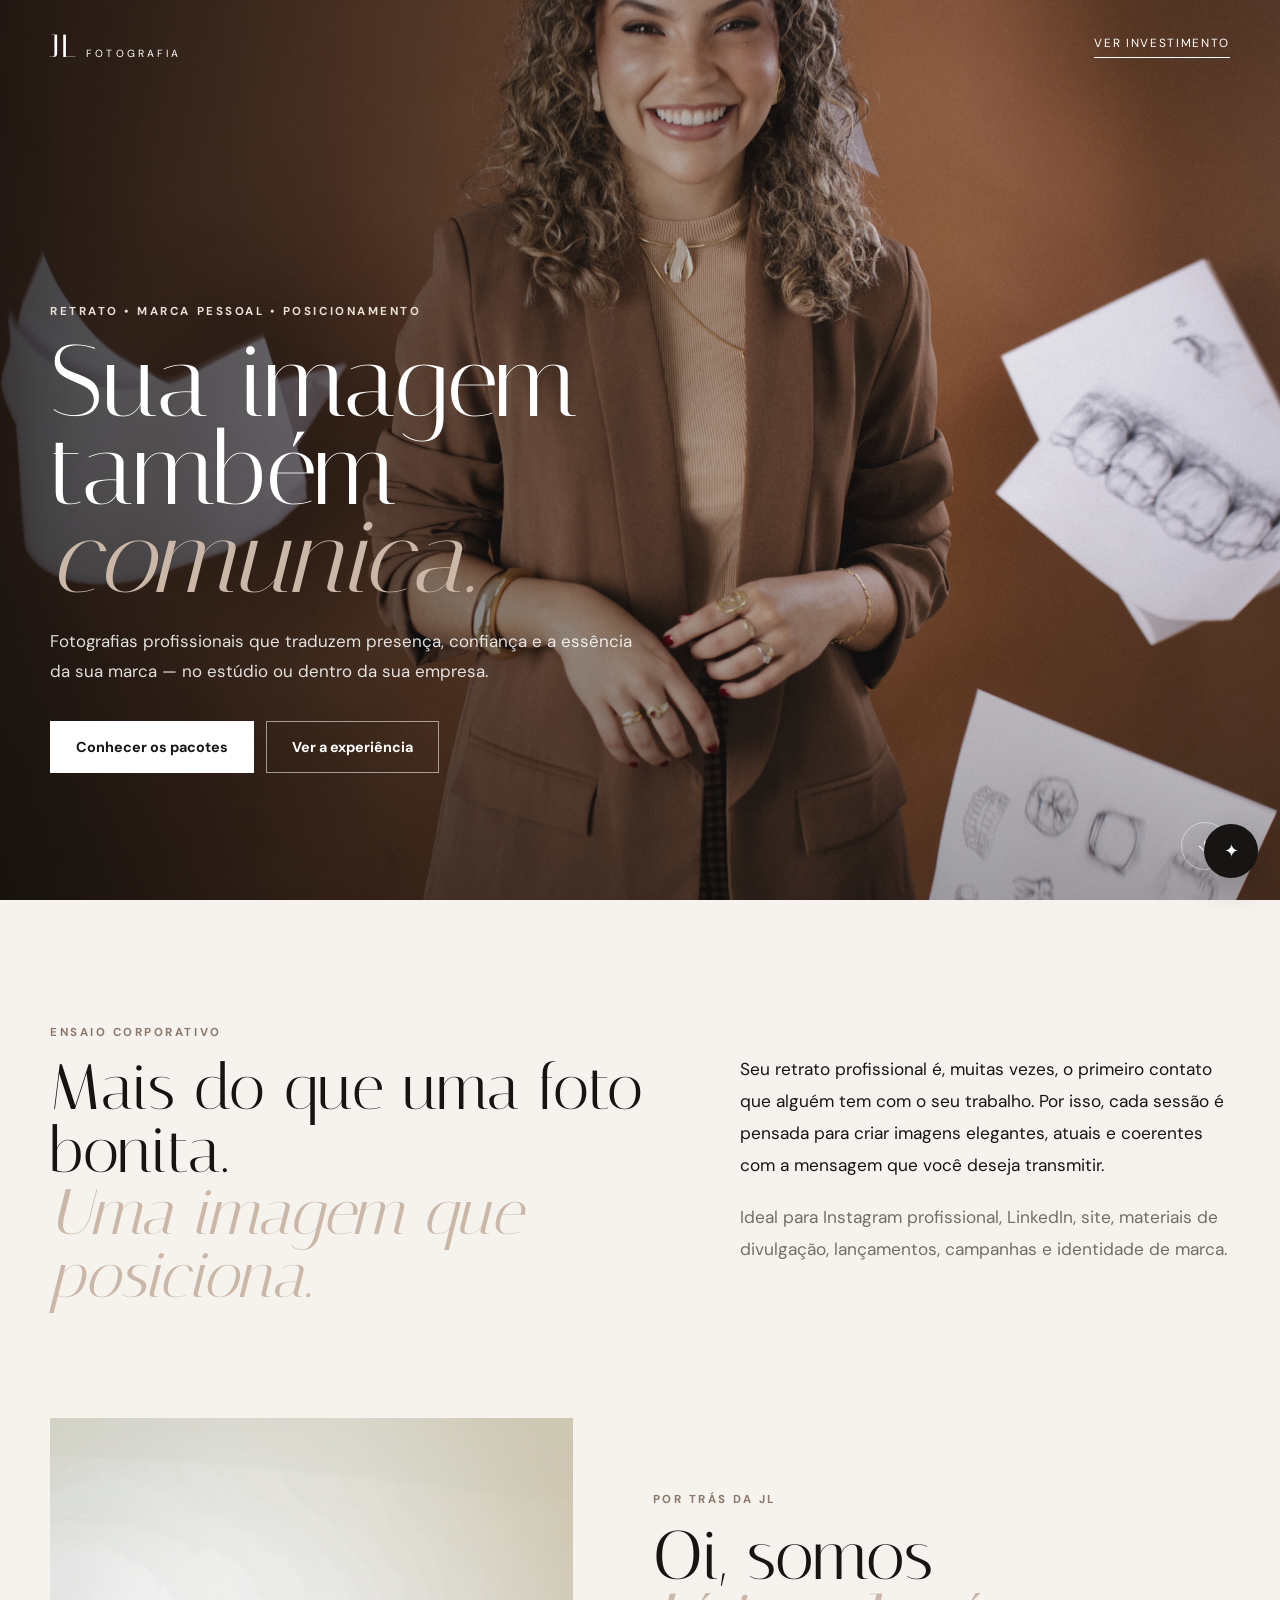
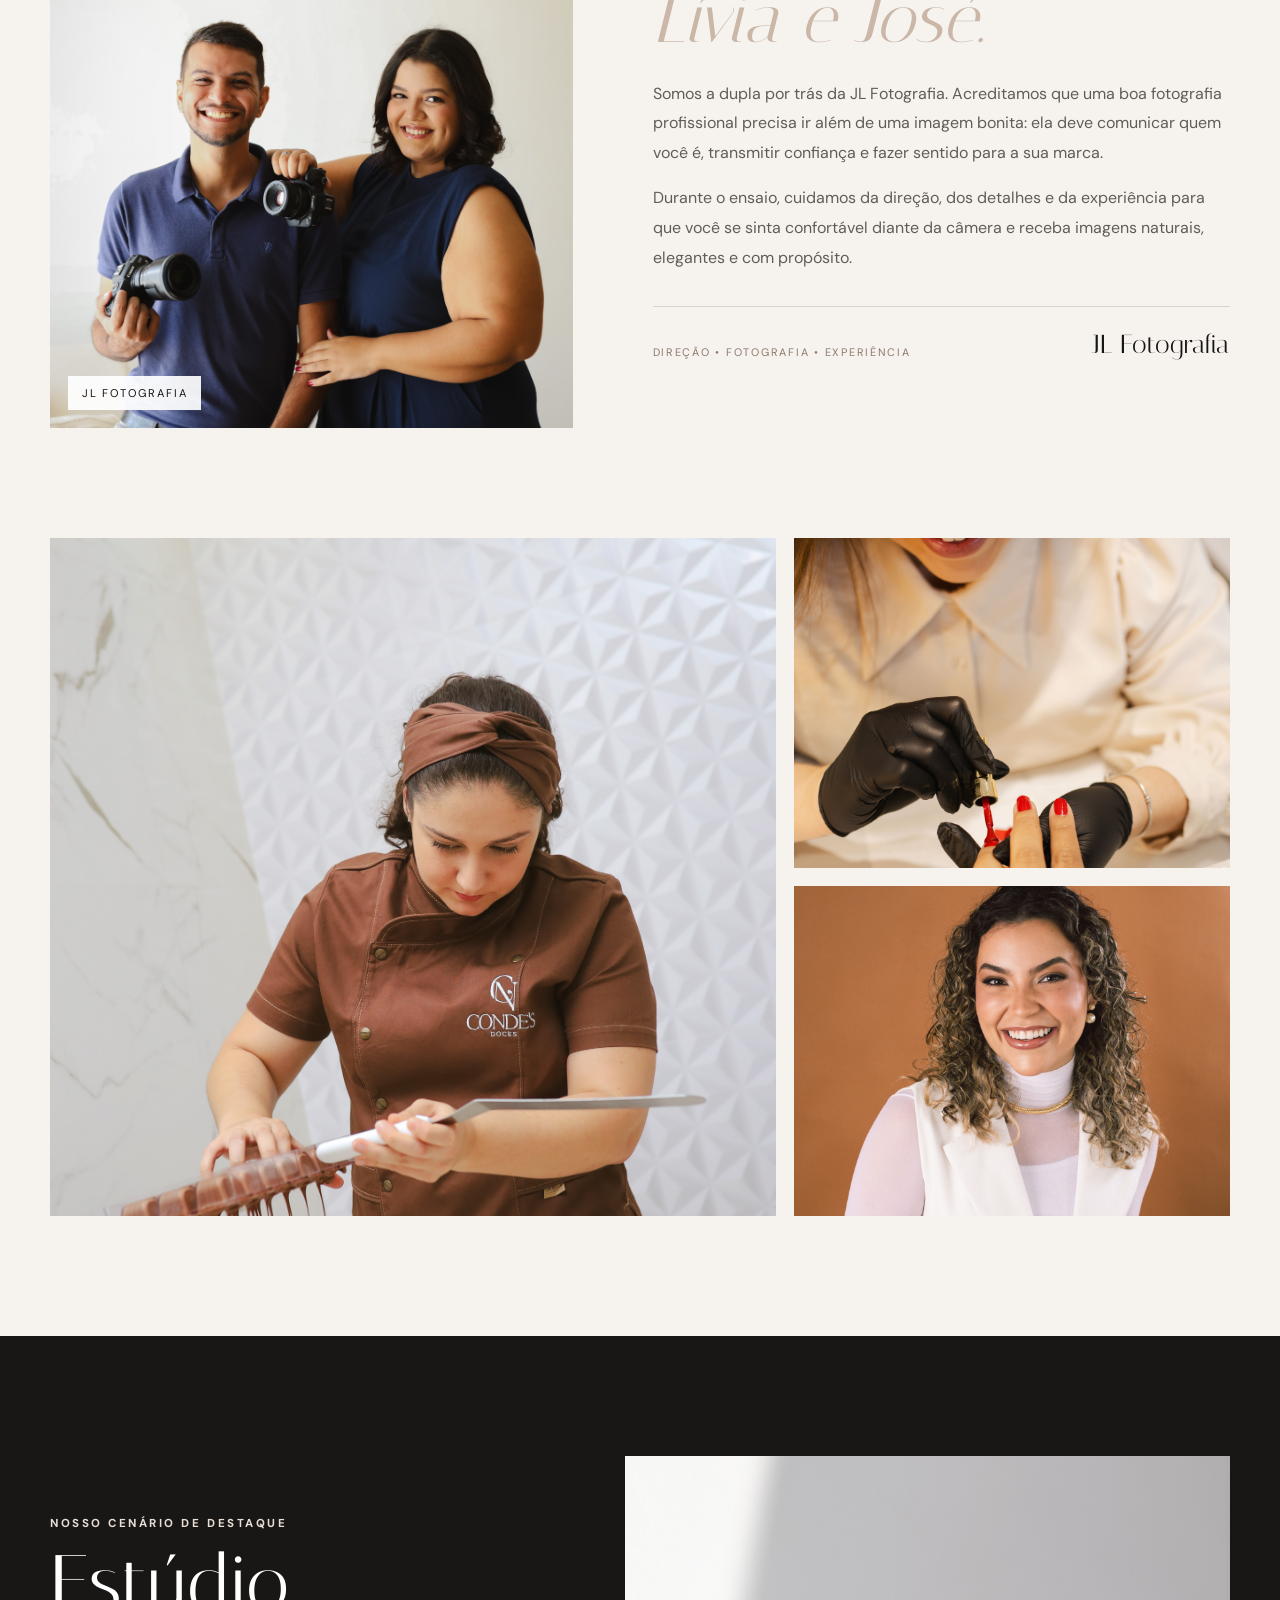
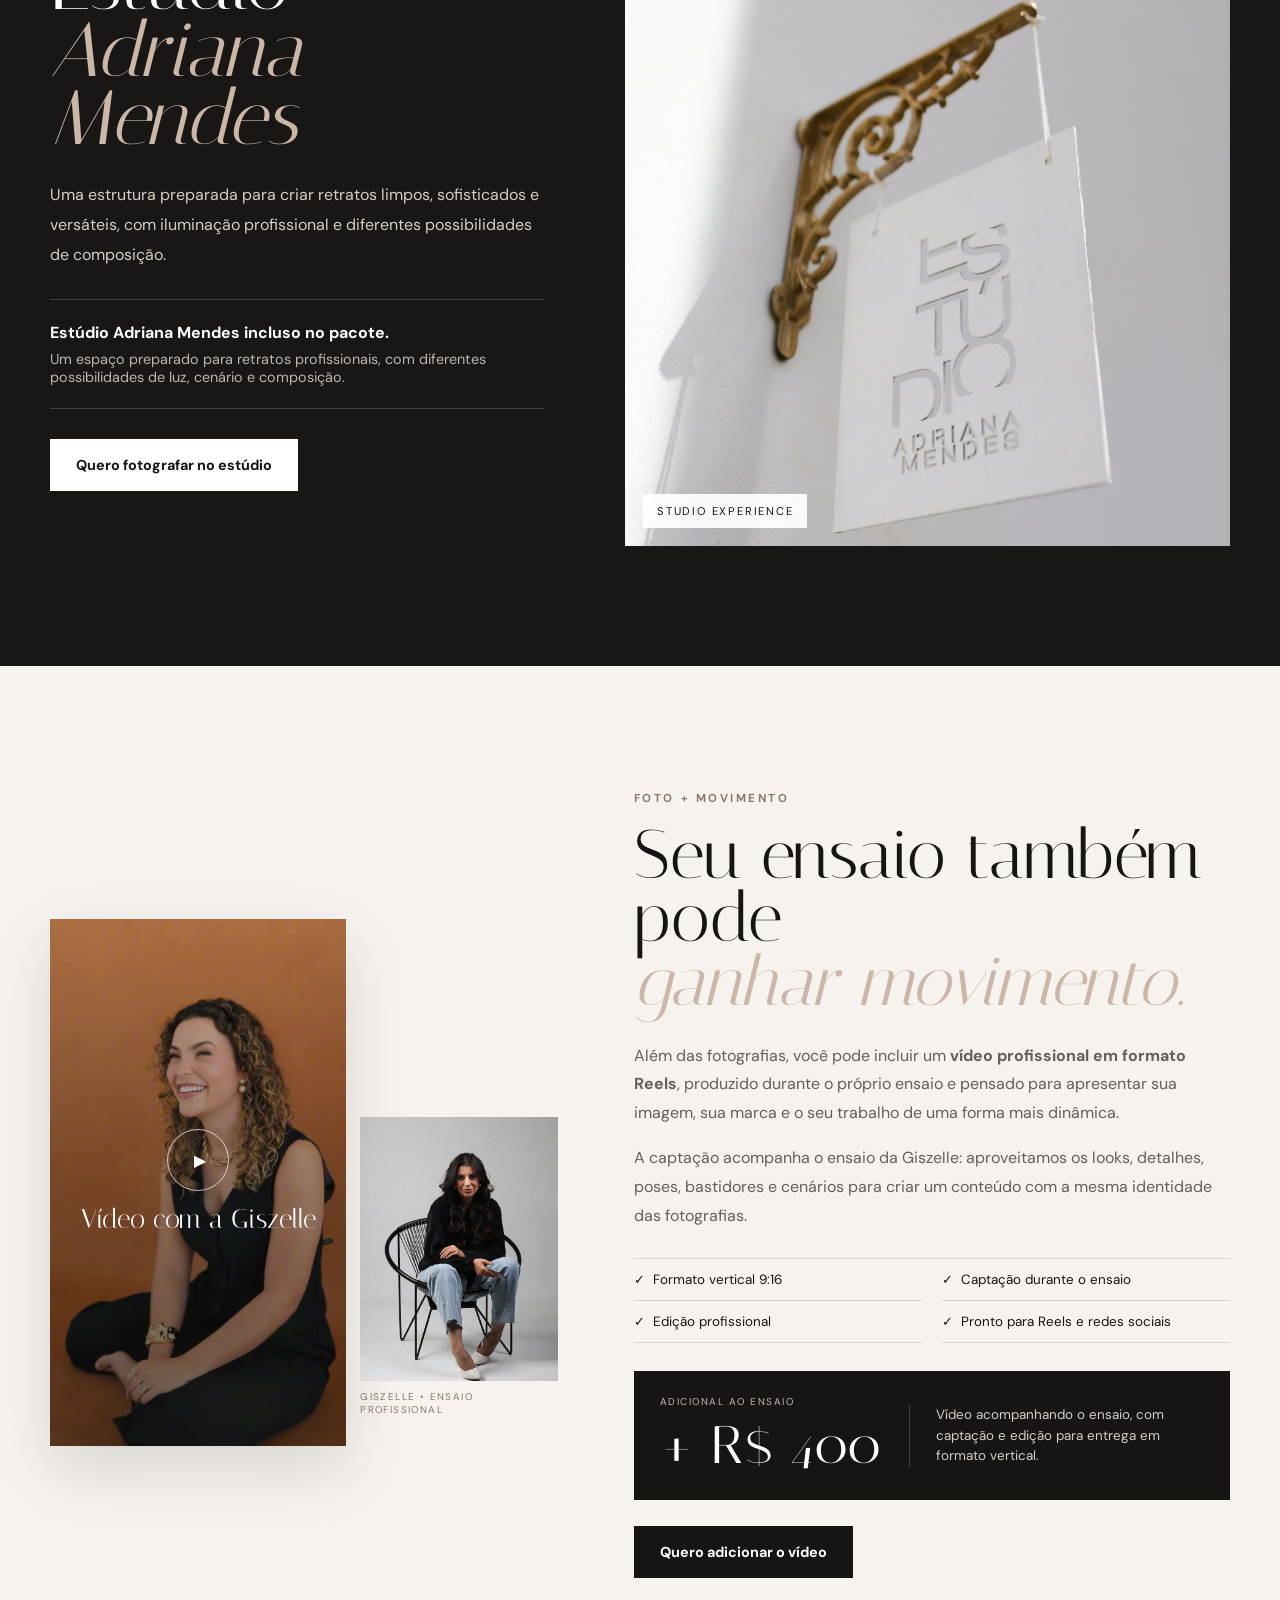
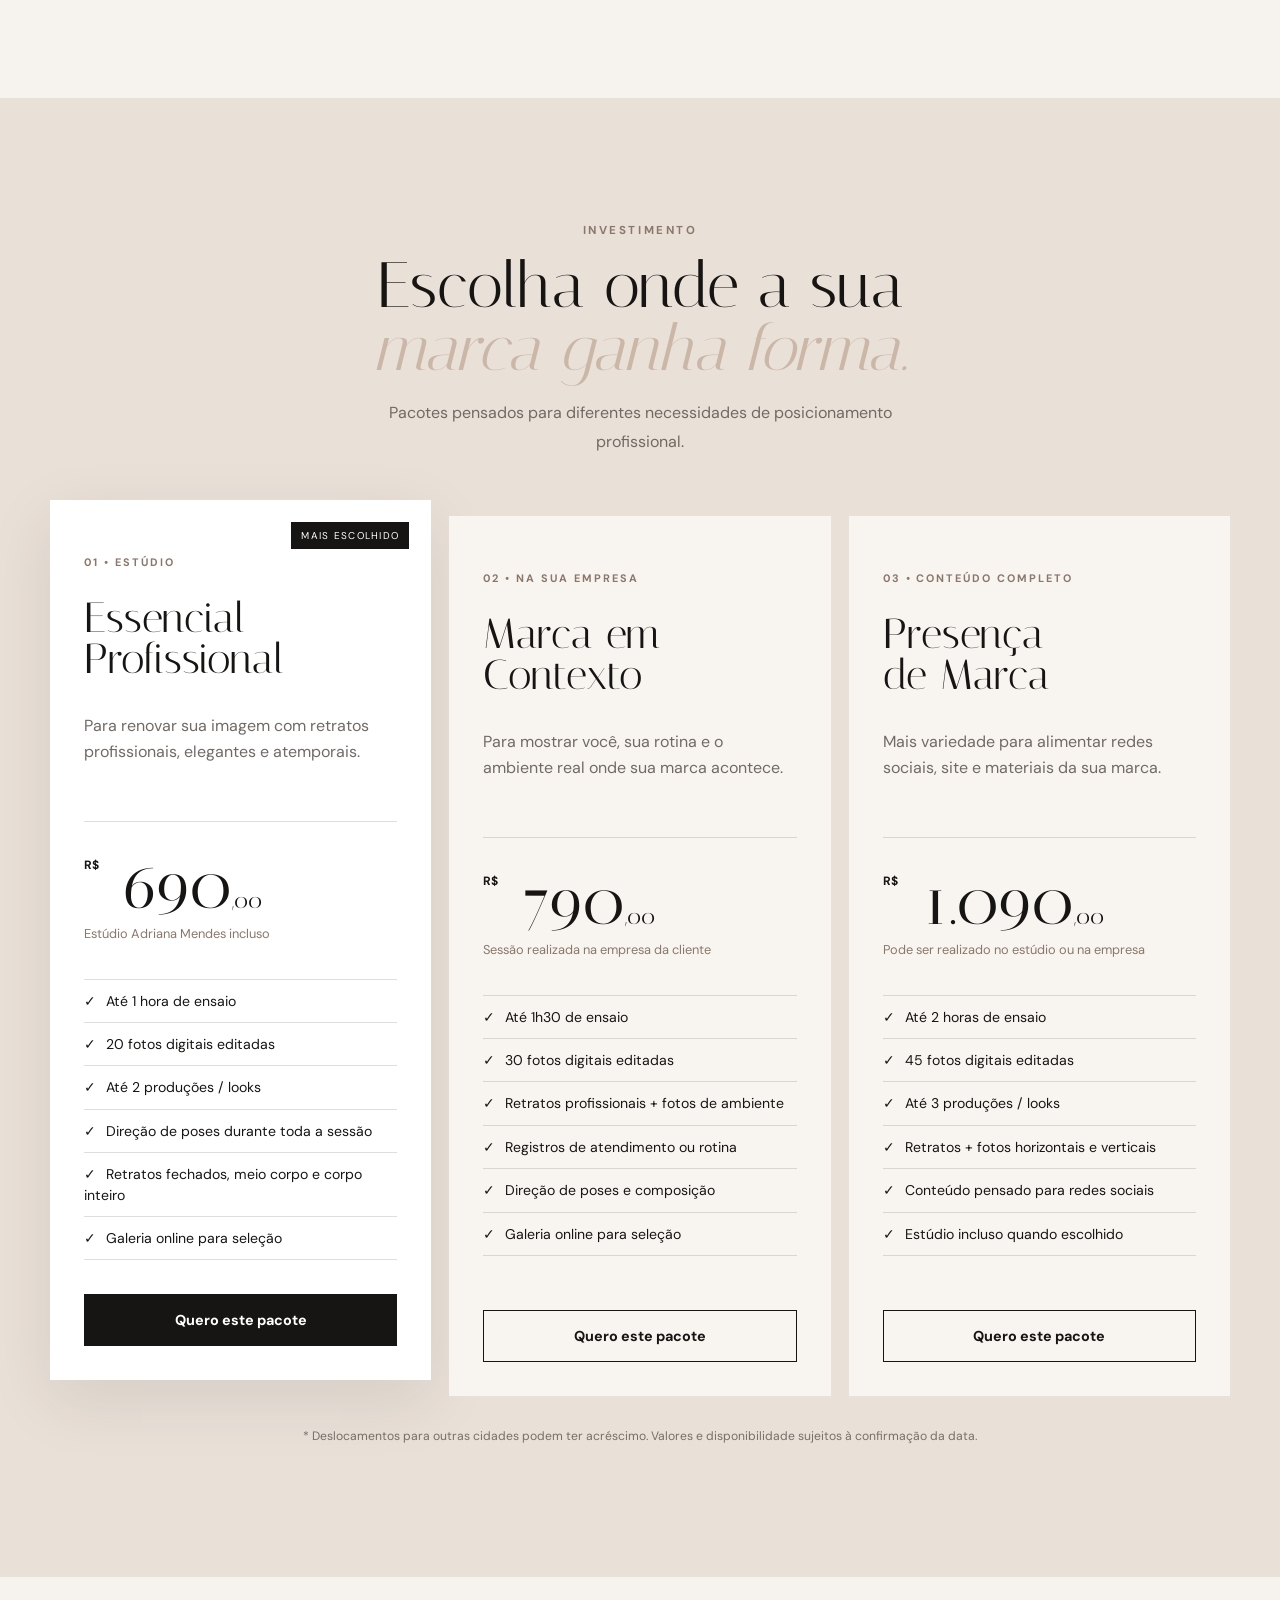
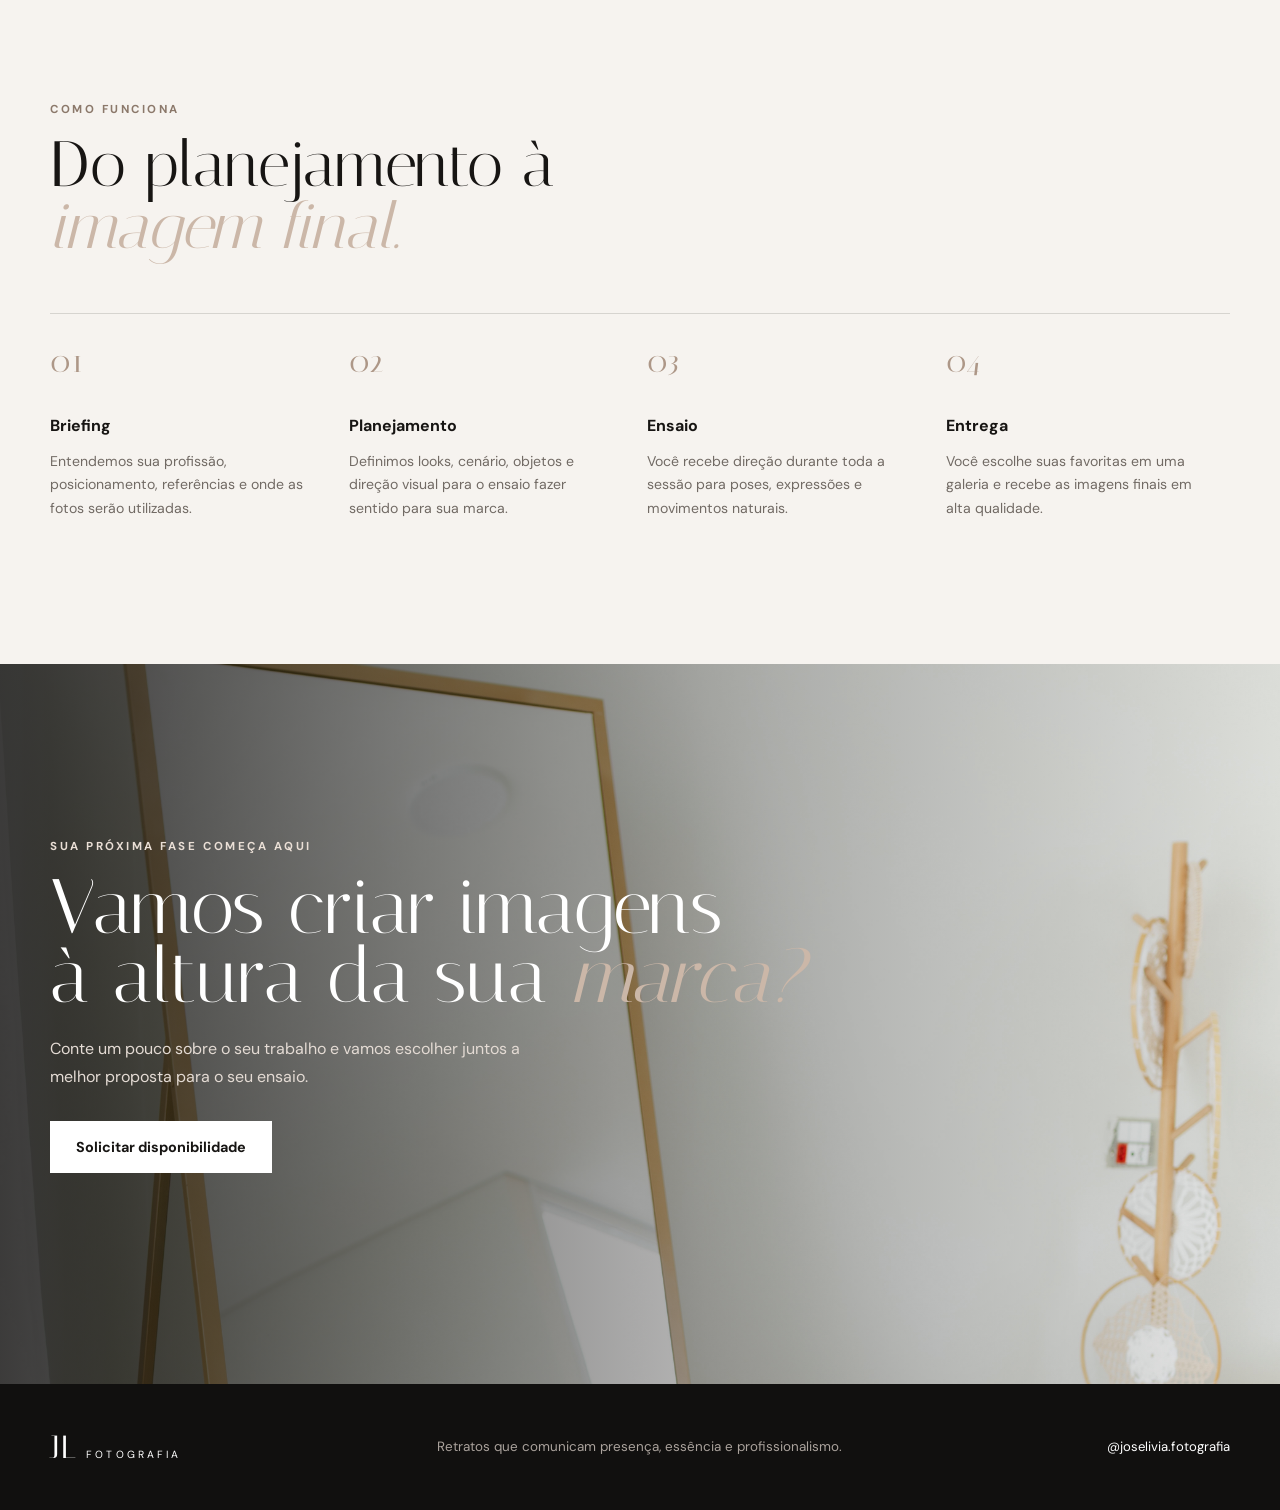
==== corporativos/index.html @ 231dfef7 "first commit" ====
<!doctype html>
<html lang="pt-BR">
<head>
  <meta charset="utf-8">
  <meta name="viewport" content="width=device-width, initial-scale=1">
  <meta name="theme-color" content="#161412">
  <title>Ensaio Corporativo | JL Fotografia</title>
  <meta name="description" content="Ensaio corporativo e profissional em estúdio ou na sua empresa. Uma experiência pensada para posicionar sua imagem com personalidade e profissionalismo.">
  <link rel="preconnect" href="https://fonts.googleapis.com">
  <link rel="preconnect" href="https://fonts.gstatic.com" crossorigin>
  <link href="https://fonts.googleapis.com/css2?family=DM+Sans:wght@400;500;600;700&family=Italiana&display=swap" rel="stylesheet">
  <link rel="stylesheet" href="style.css">
</head>
<body>
  <header class="hero" id="inicio">
    <nav class="nav shell">
      <a class="brand" href="#inicio" aria-label="JL Fotografia">
        <span class="brand-mark">JL</span>
        <span class="brand-text">fotografia</span>
      </a>
      <a class="nav-cta" href="#pacotes">Ver investimento</a>
    </nav>

    <div class="hero-media">
      <img src="assets/IMG_4777.JPG.jpeg" alt="Ensaio profissional em estúdio">
    </div>

    <div class="hero-overlay"></div>

    <div class="hero-content shell">
      <span class="eyebrow light">Retrato • Marca Pessoal • Posicionamento</span>
      <h1>Sua imagem também<br><em>comunica.</em></h1>
      <p>Fotografias profissionais que traduzem presença, confiança e a essência da sua marca — no estúdio ou dentro da sua empresa.</p>
      <div class="hero-actions">
        <a class="btn btn-light" href="#pacotes">Conhecer os pacotes</a>
        <a class="btn btn-ghost" href="#experiencia">Ver a experiência</a>
      </div>
    </div>

    <a class="scroll" href="#sobre" aria-label="Rolar para baixo">↓</a>
  </header>

  <main>
    <section class="intro shell" id="sobre">
      <div>
        <span class="eyebrow">Ensaio corporativo</span>
        <h2>Mais do que uma foto bonita.<br><em>Uma imagem que posiciona.</em></h2>
      </div>
      <div class="intro-copy">
        <p>Seu retrato profissional é, muitas vezes, o primeiro contato que alguém tem com o seu trabalho. Por isso, cada sessão é pensada para criar imagens elegantes, atuais e coerentes com a mensagem que você deseja transmitir.</p>
        <p class="muted">Ideal para Instagram profissional, LinkedIn, site, materiais de divulgação, lançamentos, campanhas e identidade de marca.</p>
      </div>
    </section>


    <section class="photographers shell" id="fotografos">
      <div class="photographers-photo">
        <img src="assets/IMG_4769.JPG.jpeg" alt="Lívia e José, fotógrafos da JL Fotografia">
        <span class="photo-tag photographers-tag">JL Fotografia</span>
      </div>

      <div class="photographers-copy">
        <span class="eyebrow">Por trás da JL</span>
        <h2>Oi, somos<br><em>Lívia e José.</em></h2>
        <p>
          Somos a dupla por trás da JL Fotografia. Acreditamos que uma boa fotografia
          profissional precisa ir além de uma imagem bonita: ela deve comunicar quem você é,
          transmitir confiança e fazer sentido para a sua marca.
        </p>
        <p class="muted">
          Durante o ensaio, cuidamos da direção, dos detalhes e da experiência para que você
          se sinta confortável diante da câmera e receba imagens naturais, elegantes e com propósito.
        </p>

        <div class="photographers-signature">
          <span>Direção • Fotografia • Experiência</span>
          <strong>JL Fotografia</strong>
        </div>
      </div>
    </section>

    <section class="mosaic shell" aria-label="Galeria de referências">
      <figure class="mosaic-a"><img src="assets/IMG_4766.JPG.jpeg" alt="Retrato profissional sofisticado"></figure>
      <figure class="mosaic-b"><img src="assets/J&L-3251.jpg" alt="Retrato corporativo com blazer"></figure>
      <figure class="mosaic-c"><img src="assets/IMG_4775.JPG.jpeg" alt="Retrato profissional em fundo escuro"></figure>
    </section>

    <section class="studio" id="estudio">
      <div class="studio-inner shell">
        <div class="studio-copy">
          <span class="eyebrow light">Nosso cenário de destaque</span>
          <h2>Estúdio<br><em>Adriana Mendes</em></h2>
          <p>Uma estrutura preparada para criar retratos limpos, sofisticados e versáteis, com iluminação profissional e diferentes possibilidades de composição.</p>
          <div class="studio-note">
            <strong>Estúdio Adriana Mendes incluso no pacote.</strong>
            <span>Um espaço preparado para retratos profissionais, com diferentes possibilidades de luz, cenário e composição.</span>
          </div>
          <a class="btn btn-light" href="#pacotes">Quero fotografar no estúdio</a>
        </div>
        <div class="studio-photo">
          <img src="assets/IMG_4772.JPG.jpeg" alt="Referência de retrato em estúdio">
          <span class="photo-tag">Studio experience</span>
        </div>
      </div>
    </section>


    <section class="experience" id="experiencia">
      <div class="experience-grid shell">
        <div class="experience-media">
          <div class="reels-frame">
            <video id="gVideo" autoplay muted loop playsinline poster="assets/giszelle-foto.jpg">
              <source src="assets/Uma nova fase(MP4).mp4" type="video/mp4">
              Seu navegador não suporta vídeo.
            </video>

            <button class="sound-toggle" id="soundToggle" type="button" aria-label="Ativar ou desativar som">🔇</button>

            <div class="video-fallback" id="videoFallback">
              <span class="play">▶</span>
              <strong>Vídeo com a Giszelle</strong>
            </div>
          </div>

          <figure class="giszelle-photo">
            <img src="assets/IMG_4774.PNG" alt="Giszelle durante seu ensaio profissional">
            <figcaption>Giszelle • Ensaio profissional</figcaption>
          </figure>
        </div>

        <div class="experience-copy">
          <span class="eyebrow">Foto + movimento</span>
          <h2>Seu ensaio também pode<br><em>ganhar movimento.</em></h2>

          <p>
            Além das fotografias, você pode incluir um <strong>vídeo profissional em formato Reels</strong>,
            produzido durante o próprio ensaio e pensado para apresentar sua imagem, sua marca e o seu trabalho
            de uma forma mais dinâmica.
          </p>

          <p>
            A captação acompanha o ensaio da Giszelle: aproveitamos os looks, detalhes, poses, bastidores e
            cenários para criar um conteúdo com a mesma identidade das fotografias.
          </p>

          <div class="reels-benefits">
            <span>Formato vertical 9:16</span>
            <span>Captação durante o ensaio</span>
            <span>Edição profissional</span>
            <span>Pronto para Reels e redes sociais</span>
          </div>

          <div class="video-price-card">
            <div>
              <span class="video-price-kicker">Adicional ao ensaio</span>
              <strong class="video-price">+ R$ 400</strong>
            </div>
            <p>Vídeo acompanhando o ensaio, com captação e edição para entrega em formato vertical.</p>
          </div>

          <a class="btn btn-dark js-whats"
             data-package="Adicional de vídeo profissional em formato Reels - R$ 400"
             href="#">
             Quero adicionar o vídeo
          </a>
        </div>
      </div>
    </section>


    <section class="packages" id="pacotes">
      <div class="shell">
        <div class="section-heading centered">
          <span class="eyebrow">Investimento</span>
          <h2>Escolha onde a sua<br><em>marca ganha forma.</em></h2>
          <p>Pacotes pensados para diferentes necessidades de posicionamento profissional.</p>
        </div>

        <div class="package-grid">
          <article class="package featured">
            <span class="pill">Mais escolhido</span>
            <p class="package-kicker">01 • Estúdio</p>
            <h3>Essencial<br>Profissional</h3>
            <p class="package-desc">Para renovar sua imagem com retratos profissionais, elegantes e atemporais.</p>
            <div class="price"><small>R$</small> 690<span>,00</span></div>
            <p class="price-note">Estúdio Adriana Mendes incluso</p>
            <ul>
              <li>Até 1 hora de ensaio</li>
              <li>20 fotos digitais editadas</li>
              <li>Até 2 produções / looks</li>
              <li>Direção de poses durante toda a sessão</li>
              <li>Retratos fechados, meio corpo e corpo inteiro</li>
              <li>Galeria online para seleção</li>
            </ul>
            <a class="btn btn-dark js-whats" data-package="Pacote Essencial Profissional no Estúdio - R$ 690" href="#">Quero este pacote</a>
          </article>

          <article class="package">
            <p class="package-kicker">02 • Na sua empresa</p>
            <h3>Marca em<br>Contexto</h3>
            <p class="package-desc">Para mostrar você, sua rotina e o ambiente real onde sua marca acontece.</p>
            <div class="price"><small>R$</small> 790<span>,00</span></div>
            <p class="price-note">Sessão realizada na empresa da cliente</p>
            <ul>
              <li>Até 1h30 de ensaio</li>
              <li>30 fotos digitais editadas</li>
              <li>Retratos profissionais + fotos de ambiente</li>
              <li>Registros de atendimento ou rotina</li>
              <li>Direção de poses e composição</li>
              <li>Galeria online para seleção</li>
            </ul>
            <a class="btn btn-outline js-whats" data-package="Pacote Marca em Contexto na Empresa - R$ 790" href="#">Quero este pacote</a>
          </article>

          <article class="package">
            <p class="package-kicker">03 • Conteúdo completo</p>
            <h3>Presença<br>de Marca</h3>
            <p class="package-desc">Mais variedade para alimentar redes sociais, site e materiais da sua marca.</p>
            <div class="price"><small>R$</small> 1.090<span>,00</span></div>
            <p class="price-note">Pode ser realizado no estúdio ou na empresa</p>
            <ul>
              <li>Até 2 horas de ensaio</li>
              <li>45 fotos digitais editadas</li>
              <li>Até 3 produções / looks</li>
              <li>Retratos + fotos horizontais e verticais</li>
              <li>Conteúdo pensado para redes sociais</li>
              <li>Estúdio incluso quando escolhido</li>
            </ul>
            <a class="btn btn-outline js-whats" data-package="Pacote Presença de Marca - R$ 1.090" href="#">Quero este pacote</a>
          </article>
        </div>

        <p class="package-footnote">* Deslocamentos para outras cidades podem ter acréscimo. Valores e disponibilidade sujeitos à confirmação da data.</p>
      </div>
    </section>

    <section class="process shell">
      <div class="section-heading">
        <span class="eyebrow">Como funciona</span>
        <h2>Do planejamento à<br><em>imagem final.</em></h2>
      </div>
      <div class="steps">
        <article><span>01</span><h3>Briefing</h3><p>Entendemos sua profissão, posicionamento, referências e onde as fotos serão utilizadas.</p></article>
        <article><span>02</span><h3>Planejamento</h3><p>Definimos looks, cenário, objetos e direção visual para o ensaio fazer sentido para sua marca.</p></article>
        <article><span>03</span><h3>Ensaio</h3><p>Você recebe direção durante toda a sessão para poses, expressões e movimentos naturais.</p></article>
        <article><span>04</span><h3>Entrega</h3><p>Você escolhe suas favoritas em uma galeria e recebe as imagens finais em alta qualidade.</p></article>
      </div>
    </section>

    <section class="final-cta">
      <img src="assets/IMG_4773.JPG.jpeg" alt="Ensaio profissional">
      <div class="final-shade"></div>
      <div class="final-content shell">
        <span class="eyebrow light">Sua próxima fase começa aqui</span>
        <h2>Vamos criar imagens<br>à altura da sua <em>marca?</em></h2>
        <p>Conte um pouco sobre o seu trabalho e vamos escolher juntos a melhor proposta para o seu ensaio.</p>
        <a class="btn btn-light js-whats" data-package="Ensaio corporativo / profissional" href="#">Solicitar disponibilidade</a>
      </div>
    </section>
  </main>

  <footer>
    <div class="shell footer-inner">
      <div class="brand footer-brand"><span class="brand-mark">JL</span><span class="brand-text">fotografia</span></div>
      <p>Retratos que comunicam presença, essência e profissionalismo.</p>
      <a href="https://instagram.com/joselivia.fotografia" target="_blank" rel="noopener">@joselivia.fotografia</a>
    </div>
  </footer>

  <a class="floating-whats js-whats" data-package="Ensaio corporativo / profissional" href="#" aria-label="Chamar no WhatsApp">✦</a>

  <script src="config.js"></script>
  <script src="app.js"></script>
</body>
</html>
---- corporativos/style.css ----
:root{
  --ink:#171513;
  --paper:#f6f3ef;
  --sand:#e7ddd3;
  --latte:#cbb7a8;
  --taupe:#8b786a;
  --white:#fff;
  --line:rgba(23,21,19,.14);
}
*{box-sizing:border-box}
html{scroll-behavior:smooth}
body{margin:0;background:var(--paper);color:var(--ink);font-family:"DM Sans",sans-serif}
img{display:block;width:100%}
a{text-decoration:none;color:inherit}
.shell{width:min(1180px,calc(100% - 40px));margin-inline:auto}
.eyebrow{display:inline-block;font-size:.72rem;letter-spacing:.22em;text-transform:uppercase;font-weight:700;color:var(--taupe)}
.eyebrow.light{color:#eadfd6}
h1,h2,h3{font-family:"Italiana",serif;font-weight:400;margin:0}
h1 em,h2 em{font-style:italic;color:var(--latte)}
.btn{display:inline-flex;align-items:center;justify-content:center;min-height:52px;padding:0 25px;border:1px solid transparent;font-weight:700;font-size:.9rem;transition:.25s ease}
.btn:hover{transform:translateY(-2px)}
.btn-light{background:#fff;color:#171513}
.btn-ghost{border-color:rgba(255,255,255,.55);color:#fff}
.btn-dark{background:#171513;color:#fff}
.btn-outline{border-color:#171513;color:#171513;background:transparent}

.hero{height:min(900px,100svh);min-height:700px;position:relative;color:#fff;overflow:hidden;background:#111}
.nav{height:92px;display:flex;align-items:center;justify-content:space-between;position:relative;z-index:4}
.brand{display:flex;align-items:baseline;gap:9px}
.brand-mark{font-family:"Italiana",serif;font-size:2rem;letter-spacing:.05em}
.brand-text{font-size:.65rem;letter-spacing:.30em;text-transform:uppercase}
.nav-cta{font-size:.74rem;text-transform:uppercase;letter-spacing:.14em;border-bottom:1px solid currentColor;padding-bottom:6px}
.hero-media,.hero-overlay{position:absolute;inset:0}
.hero-media img{width:100%;height:100%;object-fit:cover;object-position:50% 34%;filter:saturate(.78)}
.hero-overlay{background:linear-gradient(90deg,rgba(12,11,10,.76) 0%,rgba(12,11,10,.38) 46%,rgba(12,11,10,.08) 75%),linear-gradient(0deg,rgba(12,11,10,.28),transparent 45%)}
.hero-content{position:relative;z-index:2;padding-top:23vh;max-width:1180px}
.hero-content h1{font-size:clamp(4rem,8vw,7.5rem);line-height:.86;max-width:850px;margin:18px 0 25px}
.hero-content p{max-width:600px;font-size:1.06rem;line-height:1.75;color:rgba(255,255,255,.86)}
.hero-actions{display:flex;gap:12px;flex-wrap:wrap;margin-top:34px}
.scroll{position:absolute;z-index:3;right:4vw;bottom:30px;width:48px;height:48px;border:1px solid rgba(255,255,255,.45);border-radius:50%;display:grid;place-items:center}

.intro{padding:120px 0 90px;display:grid;grid-template-columns:1.1fr .9fr;gap:90px;align-items:start}
.intro h2,.section-heading h2{font-size:clamp(3rem,5vw,5.2rem);line-height:.98;margin-top:16px}
.intro-copy{padding-top:34px}
.intro-copy p{font-size:1.08rem;line-height:1.85;margin:0 0 20px}
.muted{color:#756d67}

.mosaic{display:grid;grid-template-columns:1.25fr .75fr;grid-template-rows:330px 330px;gap:18px;padding-bottom:120px}
.mosaic figure{margin:0;overflow:hidden;background:#ddd}
.mosaic img{height:100%;object-fit:cover;transition:transform .6s ease}
.mosaic figure:hover img{transform:scale(1.025)}
.mosaic-a{grid-row:1/3}
.mosaic-a img{object-position:50% 20%}
.mosaic-b img{object-position:50% 20%}
.mosaic-c img{object-position:50% 25%}

.studio{background:#191715;color:#fff;padding:120px 0}
.studio-inner{display:grid;grid-template-columns:.9fr 1.1fr;gap:80px;align-items:center}
.studio-copy h2{font-size:clamp(3.5rem,6vw,6.5rem);line-height:.88;margin:18px 0 28px}
.studio-copy p{line-height:1.85;color:#d7cec7;max-width:520px}
.studio-note{border-top:1px solid rgba(255,255,255,.18);border-bottom:1px solid rgba(255,255,255,.18);padding:22px 0;margin:30px 0;display:grid;gap:7px}
.studio-note span{color:#bfb5ad;font-size:.9rem}
.studio-photo{position:relative}
.studio-photo img{height:690px;object-fit:cover;object-position:50% 18%}
.photo-tag{position:absolute;bottom:18px;left:18px;background:rgba(255,255,255,.92);color:#171513;padding:10px 14px;font-size:.7rem;text-transform:uppercase;letter-spacing:.16em}

.experience{padding:120px 0}
.section-heading{max-width:720px;margin-bottom:54px}
.section-heading p{line-height:1.8;color:#716a64;max-width:560px}
.section-heading.centered{text-align:center;margin:0 auto 60px}
.section-heading.centered p{margin:18px auto 0}
.video-card{position:relative;background:#161412;aspect-ratio:16/9;overflow:hidden}
.video-card video{width:100%;height:100%;object-fit:cover}
.video-fallback{position:absolute;inset:0;display:none;place-items:center;align-content:center;text-align:center;color:#fff;background:linear-gradient(rgba(20,18,16,.28),rgba(20,18,16,.62)),url("assets/ensaio-03.jpeg") center 25%/cover}
.video-fallback.visible{display:grid}
.video-fallback .play{width:72px;height:72px;border-radius:50%;border:1px solid rgba(255,255,255,.72);display:grid;place-items:center;margin-bottom:18px;padding-left:4px}
.video-fallback strong{font-family:"Italiana",serif;font-size:2rem;font-weight:400}
.video-fallback small{margin-top:10px;max-width:440px;color:rgba(255,255,255,.8);line-height:1.5}

.packages{background:#e9e0d8;padding:120px 0}
.package-grid{display:grid;grid-template-columns:repeat(3,1fr);gap:18px;align-items:stretch}
.package{background:#f8f5f1;padding:44px 34px 34px;position:relative;display:flex;flex-direction:column;min-height:700px}
.package.featured{background:#fff;box-shadow:0 20px 60px rgba(45,38,32,.10);transform:translateY(-16px)}
.pill{position:absolute;right:22px;top:22px;background:#171513;color:#fff;padding:7px 10px;font-size:.62rem;letter-spacing:.13em;text-transform:uppercase}
.package-kicker{font-size:.68rem;letter-spacing:.18em;text-transform:uppercase;color:#8a776a;font-weight:700}
.package h3{font-size:2.65rem;line-height:.95;margin:18px 0}
.package-desc{line-height:1.65;color:#716a64;min-height:80px}
.price{font-family:"Italiana",serif;font-size:4.2rem;border-top:1px solid var(--line);padding-top:24px;margin-top:12px}
.price small{font-family:"DM Sans",sans-serif;font-size:.75rem;font-weight:700;vertical-align:top;position:relative;top:11px;margin-right:4px}
.price span{font-size:1.4rem}
.price-note{font-size:.8rem;color:#8a776a;margin-top:0}
.package ul{list-style:none;padding:0;margin:24px 0 34px;border-top:1px solid var(--line)}
.package li{padding:11px 0;border-bottom:1px solid var(--line);font-size:.88rem;line-height:1.45}
.package li::before{content:"✓";margin-right:10px}
.package .btn{margin-top:auto;width:100%}
.package-footnote{text-align:center;font-size:.76rem;color:#786f68;margin-top:32px}

.process{padding:120px 0}
.steps{display:grid;grid-template-columns:repeat(4,1fr);gap:14px;border-top:1px solid var(--line)}
.steps article{padding:28px 16px 10px 0}
.steps span{font-family:"Italiana",serif;font-size:2rem;color:#ad9787}
.steps h3{font-family:"DM Sans",sans-serif;font-size:1rem;font-weight:700;margin:35px 0 10px}
.steps p{font-size:.88rem;line-height:1.65;color:#716a64}

.final-cta{height:720px;position:relative;color:#fff;overflow:hidden}
.final-cta>img,.final-shade{position:absolute;inset:0;width:100%;height:100%}
.final-cta>img{object-fit:cover;object-position:50% 20%}
.final-shade{background:linear-gradient(90deg,rgba(13,12,11,.80),rgba(13,12,11,.30) 55%,rgba(13,12,11,.05))}
.final-content{position:relative;z-index:2;padding-top:170px}
.final-content h2{font-size:clamp(3.5rem,6vw,6.5rem);line-height:.9;max-width:830px;margin:18px 0 24px}
.final-content p{max-width:520px;line-height:1.75;color:#e4dbd4;margin-bottom:30px}

footer{background:#11100f;color:#fff;padding:44px 0}
.footer-inner{display:grid;grid-template-columns:1fr 1.7fr 1fr;align-items:center;gap:20px}
.footer-inner p{margin:0;color:#aaa29c;font-size:.84rem;text-align:center}
.footer-inner>a{text-align:right;font-size:.82rem}
.footer-brand{color:#fff}
.floating-whats{position:fixed;right:22px;bottom:22px;z-index:10;width:54px;height:54px;border-radius:50%;display:grid;place-items:center;background:#171513;color:#fff;box-shadow:0 12px 30px rgba(0,0,0,.2);font-size:1.1rem}

@media(max-width:900px){
  .intro,.studio-inner{grid-template-columns:1fr;gap:50px}
  .intro{padding:90px 0 70px}
  .mosaic{grid-template-columns:1fr 1fr;grid-template-rows:500px 300px}
  .mosaic-a{grid-column:1/3;grid-row:auto}
  .package-grid{grid-template-columns:1fr}
  .package.featured{transform:none}
  .package{min-height:auto}
  .steps{grid-template-columns:1fr 1fr}
  .footer-inner{grid-template-columns:1fr;text-align:center}
  .footer-inner>a{text-align:center}
}
@media(max-width:600px){
  .shell{width:min(100% - 28px,1180px)}
  .nav{height:76px}
  .hero{min-height:720px;height:92svh}
  .hero-media img{object-position:58% 28%}
  .hero-overlay{background:linear-gradient(0deg,rgba(12,11,10,.78),rgba(12,11,10,.12) 70%)}
  .hero-content{padding-top:43vh}
  .hero-content h1{font-size:3.8rem}
  .hero-content p{font-size:.94rem}
  .hero-actions{gap:8px}
  .btn{min-height:48px;padding:0 18px}
  .intro h2,.section-heading h2{font-size:3.1rem}
  .mosaic{grid-template-columns:1fr;grid-template-rows:520px 360px 360px;padding-bottom:85px}
  .mosaic-a{grid-column:auto}
  .studio,.experience,.packages,.process{padding:88px 0}
  .studio-copy h2{font-size:4rem}
  .studio-photo img{height:560px}
  .video-card{aspect-ratio:9/14}
  .package{padding:38px 24px 28px}
  .price{font-size:3.6rem}
  .steps{grid-template-columns:1fr}
  .final-cta{height:700px}
  .final-cta>img{object-position:58% 20%}
  .final-content{padding-top:180px}
  .final-content h2{font-size:3.6rem}
  .floating-whats{right:14px;bottom:14px}
}


/* ==================================================
   SOBRE OS FOTÓGRAFOS
================================================== */
.photographers{
  padding:20px 0 110px;
  display:grid;
  grid-template-columns:.95fr 1.05fr;
  gap:80px;
  align-items:center;
}
.photographers-photo{
  position:relative;
  overflow:hidden;
  background:#ddd;
}
.photographers-photo img{
  width:100%;
  height:610px;
  object-fit:cover;
  object-position:50% 28%;
}
.photographers-tag{
  left:18px;
  bottom:18px;
}
.photographers-copy h2{
  font-size:clamp(3.4rem,5.4vw,5.8rem);
  line-height:.92;
  margin:16px 0 28px;
}
.photographers-copy p{
  max-width:600px;
  line-height:1.85;
  color:#625c57;
}
.photographers-signature{
  margin-top:34px;
  padding-top:22px;
  border-top:1px solid var(--line);
  display:flex;
  align-items:end;
  justify-content:space-between;
  gap:20px;
}
.photographers-signature span{
  font-size:.68rem;
  text-transform:uppercase;
  letter-spacing:.16em;
  color:#8b786a;
}
.photographers-signature strong{
  font-family:"Italiana",serif;
  font-size:1.6rem;
  font-weight:400;
}

/* ==================================================
   EXPERIÊNCIA / REELS DA GISZELLE
================================================== */
.experience{
  padding:120px 0;
  background:#f6f3ef;
}
.experience-grid{
  display:grid;
  grid-template-columns:minmax(420px,.92fr) minmax(0,1.08fr);
  gap:76px;
  align-items:center;
}
.experience-media{
  display:grid;
  grid-template-columns:1.08fr .72fr;
  gap:14px;
  align-items:end;
}
.reels-frame{
  position:relative;
  aspect-ratio:9/16;
  overflow:hidden;
  background:#171513;
  box-shadow:0 24px 60px rgba(23,21,19,.13);
}
.reels-frame video{
  width:100%;
  height:100%;
  display:block;
  object-fit:cover;
}
.giszelle-photo{
  margin:0 0 30px;
}
.giszelle-photo img{
  width:100%;
  aspect-ratio:3/4;
  object-fit:cover;
  object-position:center 25%;
}
.giszelle-photo figcaption{
  margin-top:9px;
  font-size:.62rem;
  letter-spacing:.14em;
  text-transform:uppercase;
  color:#8b786a;
}
.sound-toggle{
  position:absolute;
  z-index:5;
  right:12px;
  bottom:12px;
  width:42px;
  height:42px;
  border:0;
  border-radius:50%;
  background:rgba(0,0,0,.55);
  color:#fff;
  cursor:pointer;
  backdrop-filter:blur(8px);
}
.experience-copy h2{
  font-size:clamp(3.3rem,5.4vw,6rem);
  line-height:.92;
  margin:16px 0 28px;
}
.experience-copy>p{
  max-width:620px;
  line-height:1.8;
  color:#655e59;
}
.reels-benefits{
  display:grid;
  grid-template-columns:1fr 1fr;
  gap:0 20px;
  margin:28px 0;
  border-top:1px solid var(--line);
}
.reels-benefits span{
  padding:12px 0;
  border-bottom:1px solid var(--line);
  font-size:.84rem;
}
.reels-benefits span::before{
  content:"✓";
  margin-right:8px;
}
.video-price-card{
  display:flex;
  align-items:center;
  gap:28px;
  padding:24px 26px;
  margin:26px 0;
  background:#171513;
  color:#fff;
}
.video-price-kicker{
  display:block;
  font-size:.62rem;
  text-transform:uppercase;
  letter-spacing:.15em;
  color:#c9b8ab;
  margin-bottom:6px;
}
.video-price{
  font-family:"Italiana",serif;
  font-size:3.3rem;
  font-weight:400;
  white-space:nowrap;
}
.video-price-card p{
  margin:0;
  padding-left:26px;
  border-left:1px solid rgba(255,255,255,.2);
  color:#d7cec7;
  font-size:.84rem;
  line-height:1.55;
}
.video-fallback{
  position:absolute;
  inset:0;
  display:none;
  place-items:center;
  align-content:center;
  text-align:center;
  color:#fff;
  background:
    linear-gradient(rgba(20,18,16,.22),rgba(20,18,16,.62)),
    url("assets/giszelle-foto.jpg") center/cover;
}
.video-fallback.visible{display:grid}
.video-fallback .play{
  width:62px;
  height:62px;
  border:1px solid rgba(255,255,255,.7);
  border-radius:50%;
  display:grid;
  place-items:center;
  margin-bottom:12px;
}
.video-fallback strong{
  font-family:"Italiana",serif;
  font-size:1.7rem;
  font-weight:400;
}

/* ==================================================
   MOBILE — MAIS COMPACTO
================================================== */
@media(max-width:900px){
  .photographers{
    grid-template-columns:1fr;
    gap:34px;
    padding:10px 0 78px;
  }
  .photographers-photo img{
    height:520px;
  }
  .experience-grid{
    grid-template-columns:1fr;
    gap:44px;
  }
  .experience-media{
    max-width:560px;
    margin:0 auto;
  }
}

@media(max-width:600px){
  body{
    overflow-x:hidden;
  }

  .shell{
    width:min(100% - 24px,1180px);
  }

  .hero{
    min-height:650px;
    height:88svh;
  }
  .nav{
    height:68px;
  }
  .brand-mark{
    font-size:1.7rem;
  }
  .brand-text{
    font-size:.56rem;
  }
  .nav-cta{
    font-size:.64rem;
  }
  .hero-content{
    padding-top:42vh;
  }
  .hero-content h1{
    font-size:3.25rem;
  }
  .hero-content p{
    font-size:.9rem;
    line-height:1.6;
  }
  .hero-actions{
    margin-top:22px;
  }
  .hero-actions .btn{
    width:auto;
    min-height:44px;
    padding:0 14px;
    font-size:.76rem;
  }

  .intro{
    padding:68px 0 46px;
    gap:24px;
  }
  .intro-copy{
    padding-top:0;
  }
  .intro-copy p{
    font-size:.94rem;
    line-height:1.7;
  }
  .intro h2,
  .section-heading h2{
    font-size:2.65rem;
  }

  .photographers{
    padding:0 0 58px;
    gap:24px;
  }
  .photographers-photo img{
    height:390px;
  }
  .photographers-copy h2{
    font-size:2.9rem;
    margin-bottom:18px;
  }
  .photographers-copy p{
    font-size:.9rem;
    line-height:1.7;
  }
  .photographers-signature{
    margin-top:22px;
    padding-top:16px;
    align-items:flex-start;
    flex-direction:column;
    gap:8px;
  }

  /* Mantém exatamente a ideia 1 foto alta + 2 fotos empilhadas */
  .mosaic{
    display:grid;
    grid-template-columns:1.25fr .75fr;
    grid-template-rows:165px 165px;
    gap:8px;
    padding-bottom:64px;
  }
  .mosaic-a{
    grid-column:1;
    grid-row:1/3;
  }
  .mosaic-b{
    grid-column:2;
    grid-row:1;
  }
  .mosaic-c{
    grid-column:2;
    grid-row:2;
  }
  .mosaic img{
    width:100%;
    height:100%;
    object-fit:cover;
  }

  .studio,
  .experience,
  .packages,
  .process{
    padding:68px 0;
  }
  .studio-inner{
    gap:30px;
  }
  .studio-copy h2{
    font-size:3.25rem;
  }
  .studio-copy p{
    font-size:.9rem;
    line-height:1.7;
  }
  .studio-note{
    margin:22px 0;
    padding:17px 0;
  }
  .studio-photo img{
    height:410px;
  }

  .experience-grid{
    gap:32px;
  }
  .experience-media{
    grid-template-columns:1.05fr .72fr;
    gap:8px;
    align-items:end;
  }
  .giszelle-photo{
    margin-bottom:18px;
  }
  .giszelle-photo figcaption{
    font-size:.52rem;
    line-height:1.4;
  }
  .experience-copy h2{
    font-size:2.9rem;
    margin-bottom:20px;
  }
  .experience-copy>p{
    font-size:.9rem;
    line-height:1.7;
  }
  .reels-benefits{
    grid-template-columns:1fr 1fr;
    gap:0 10px;
    margin:20px 0;
  }
  .reels-benefits span{
    font-size:.74rem;
    padding:10px 0;
  }
  .video-price-card{
    display:grid;
    grid-template-columns:auto 1fr;
    gap:18px;
    padding:20px;
    margin:20px 0 22px;
  }
  .video-price{
    font-size:2.5rem;
  }
  .video-price-card p{
    padding-left:18px;
    font-size:.74rem;
  }

  .section-heading{
    margin-bottom:34px;
  }
  .section-heading.centered{
    margin-bottom:38px;
  }
  .package-grid{
    gap:12px;
  }
  .package{
    padding:30px 20px 22px;
  }
  .package h3{
    font-size:2.25rem;
  }
  .package-desc{
    min-height:auto;
    font-size:.86rem;
  }
  .price{
    font-size:3.15rem;
    padding-top:18px;
  }
  .package li{
    font-size:.8rem;
    padding:9px 0;
  }

  .steps{
    grid-template-columns:1fr 1fr;
    gap:0 12px;
  }
  .steps article{
    padding:20px 8px 8px 0;
  }
  .steps h3{
    margin:18px 0 7px;
  }
  .steps p{
    font-size:.78rem;
  }

  .final-cta{
    height:590px;
  }
  .final-content{
    padding-top:150px;
  }
  .final-content h2{
    font-size:3rem;
  }
}
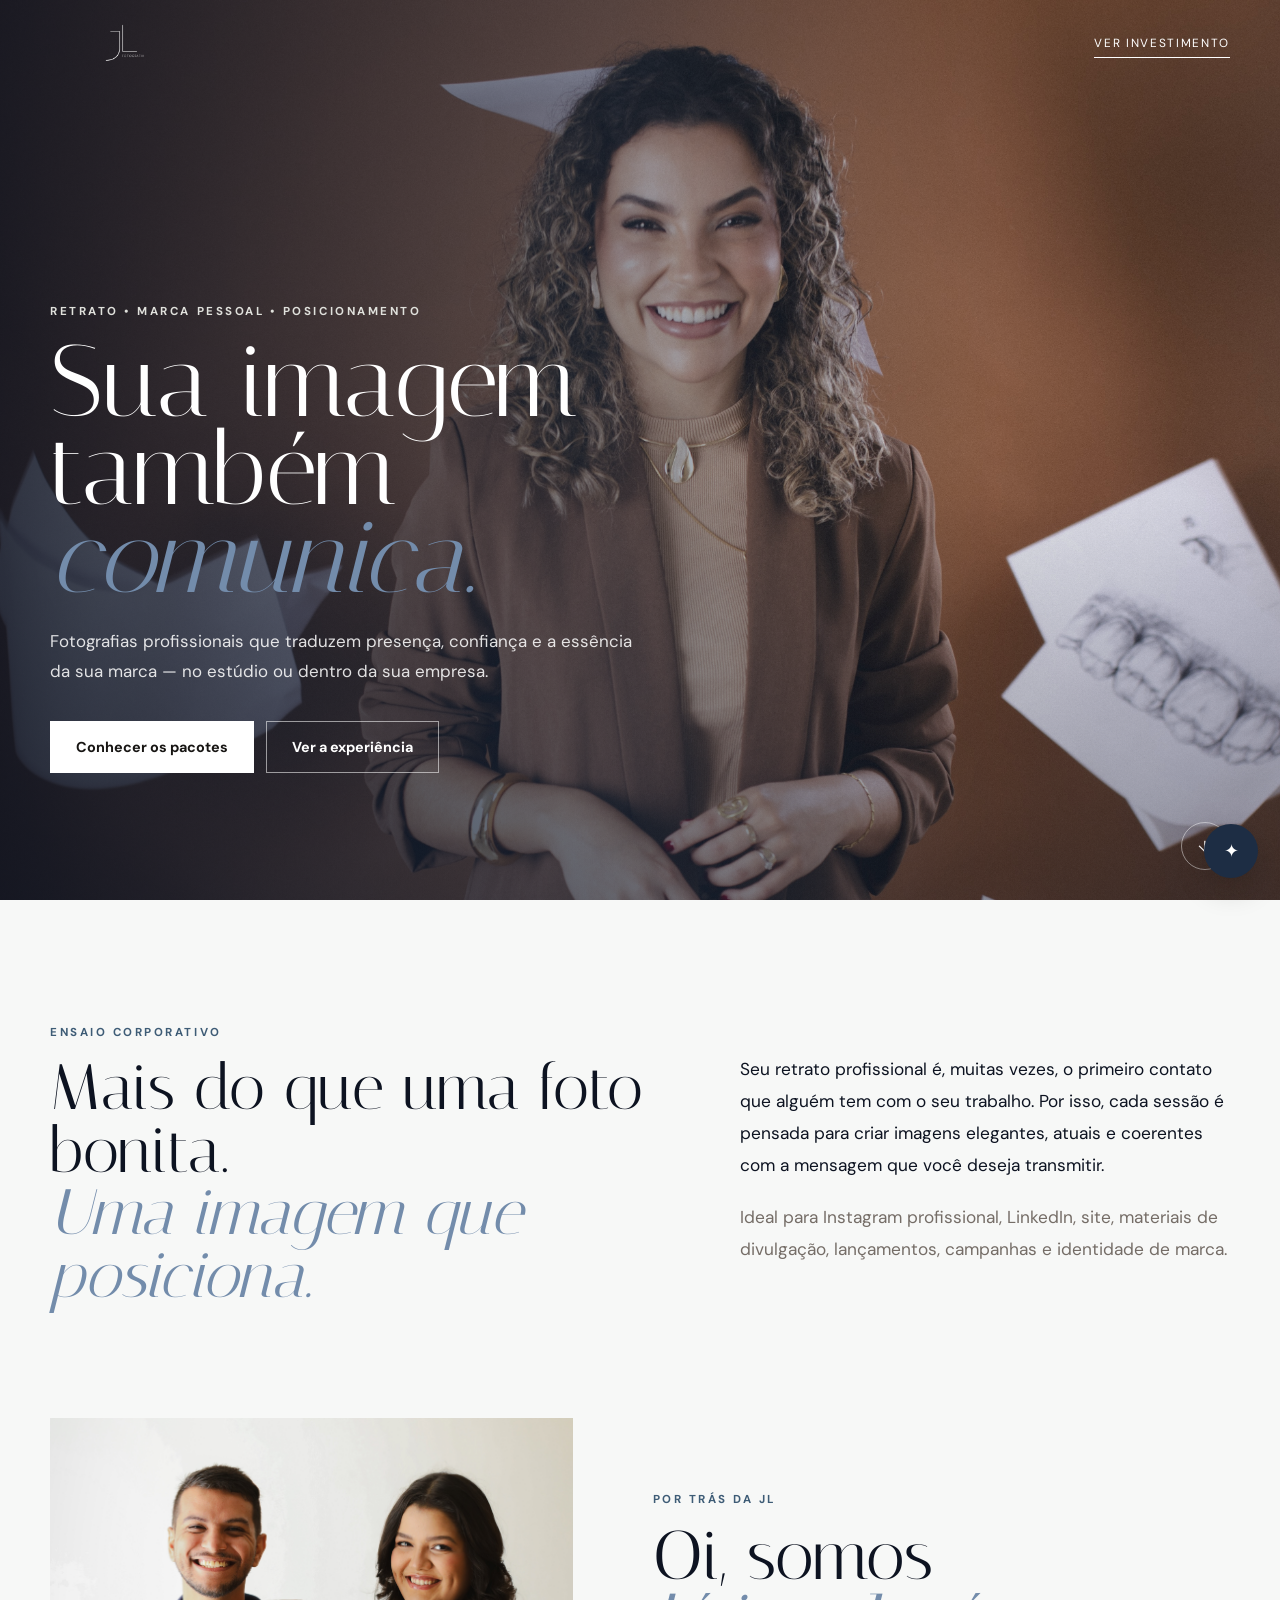
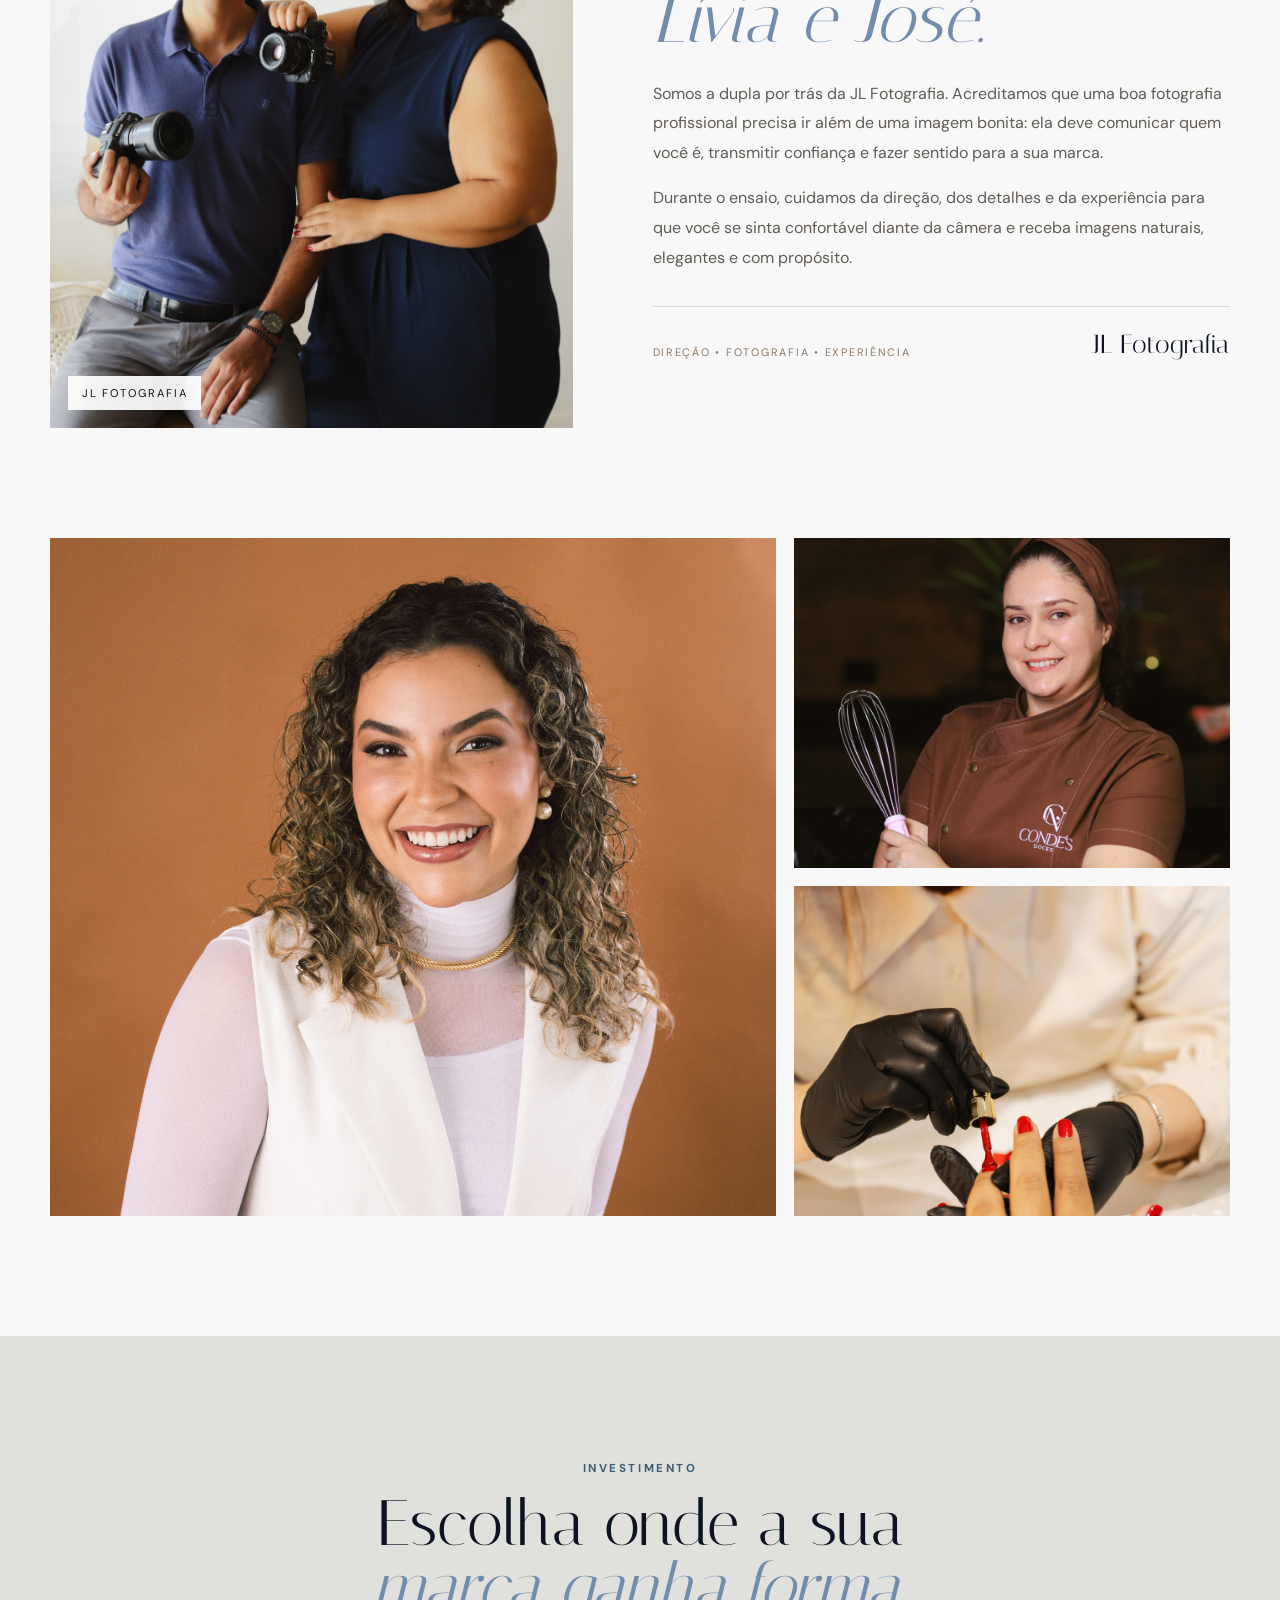
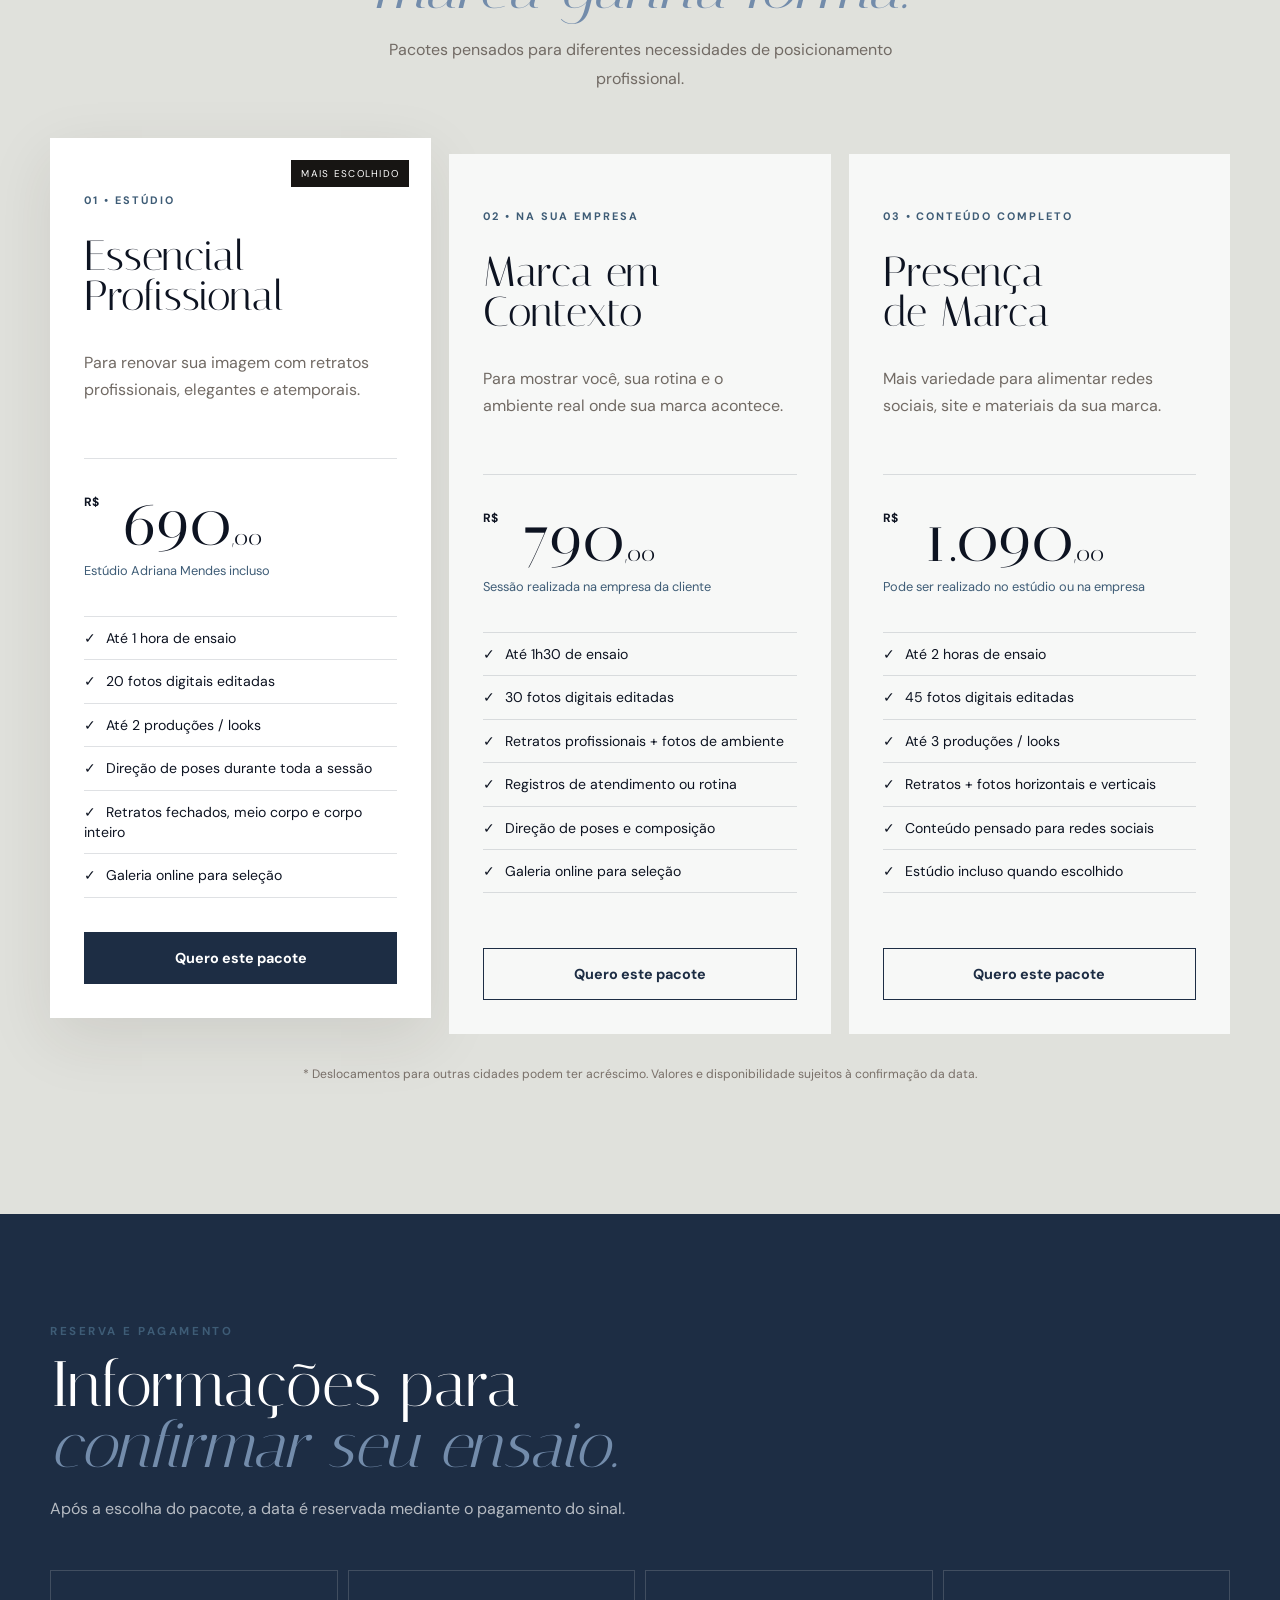
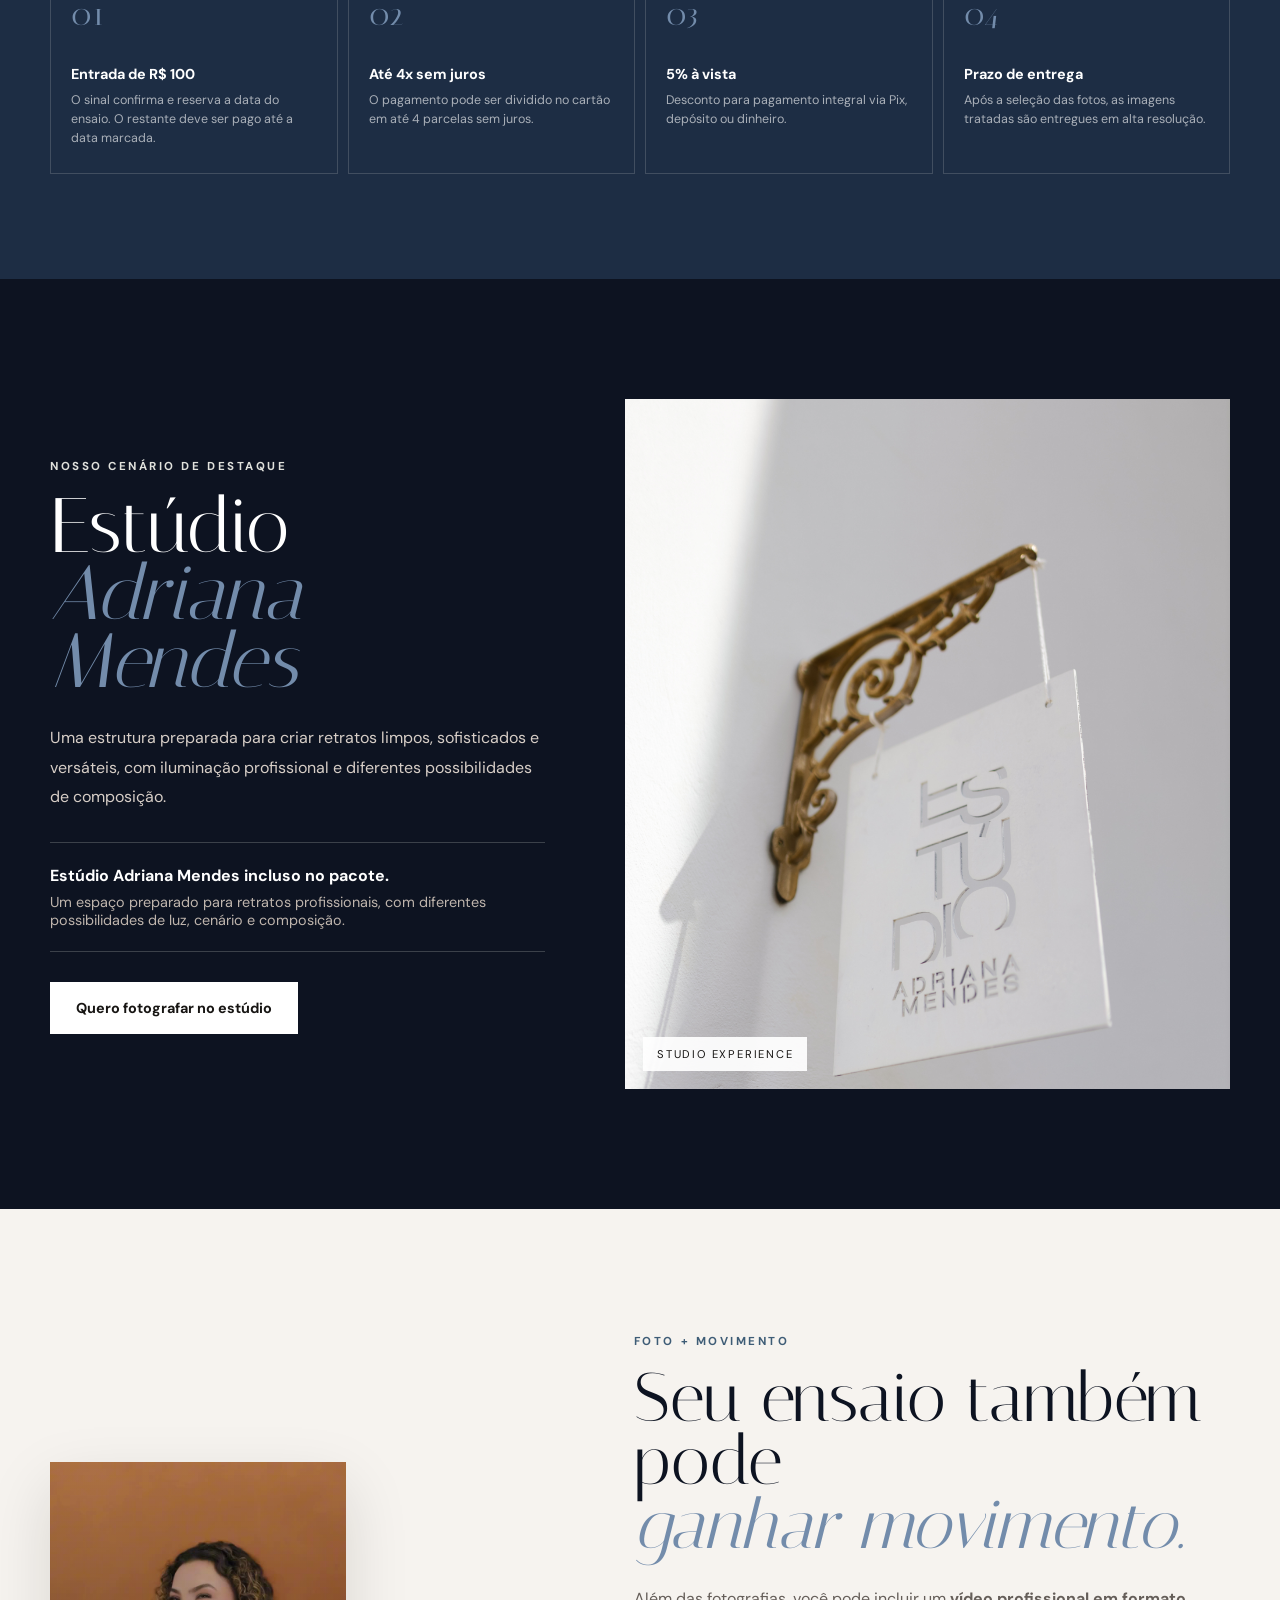
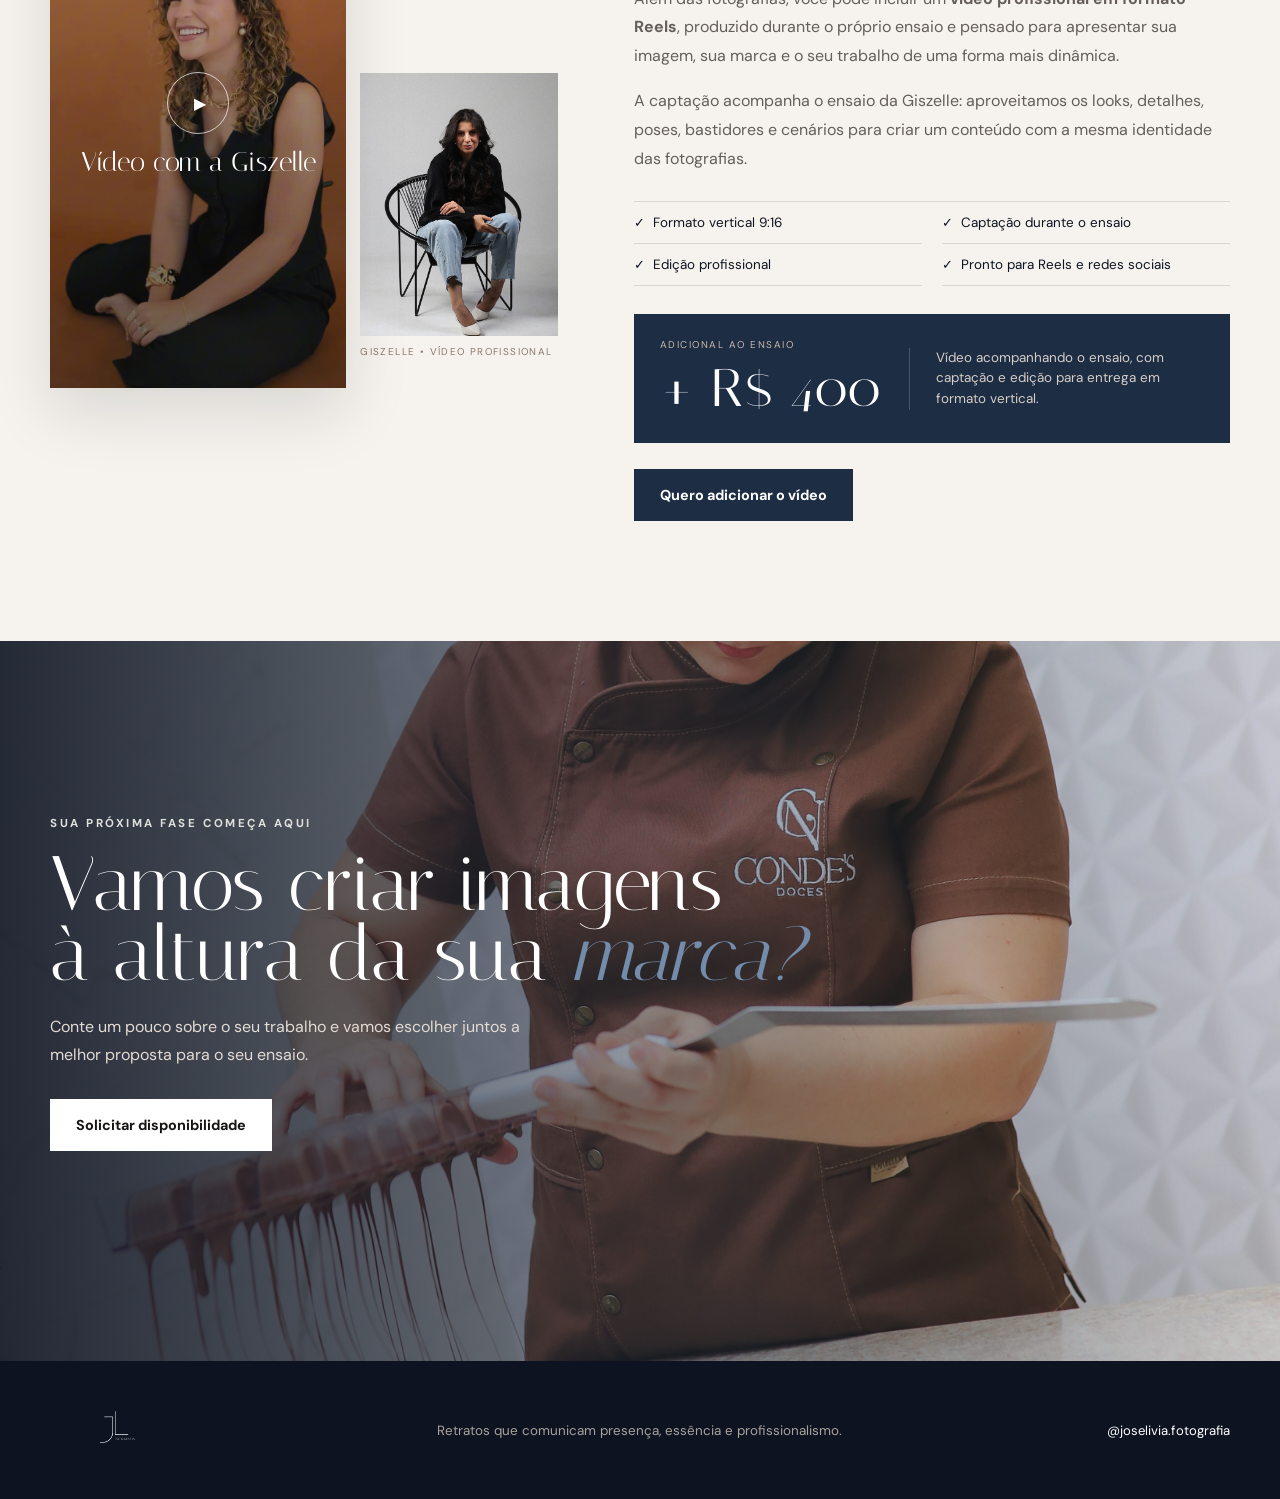
==== commit af06a384: "V2" ====
--- a/corporativos/index.html
+++ b/corporativos/index.html
@@ -3,7 +3,7 @@
 <head>
   <meta charset="utf-8">
   <meta name="viewport" content="width=device-width, initial-scale=1">
-  <meta name="theme-color" content="#161412">
+  <meta name="theme-color" content="#0D1321">
   <title>Ensaio Corporativo | JL Fotografia</title>
   <meta name="description" content="Ensaio corporativo e profissional em estúdio ou na sua empresa. Uma experiência pensada para posicionar sua imagem com personalidade e profissionalismo.">
   <link rel="preconnect" href="https://fonts.googleapis.com">
@@ -14,10 +14,7 @@
 <body>
   <header class="hero" id="inicio">
     <nav class="nav shell">
-      <a class="brand" href="#inicio" aria-label="JL Fotografia">
-        <span class="brand-mark">JL</span>
-        <span class="brand-text">fotografia</span>
-      </a>
+      <a class="brand brand-logo" href="#inicio" aria-label="JL Fotografia"><img src="assets/logo-branca.png" alt="JL Fotografia"></a>
       <a class="nav-cta" href="#pacotes">Ver investimento</a>
     </nav>
 
@@ -41,6 +38,7 @@
   </header>
 
   <main>
+    <!-- Sobre -->
     <section class="intro shell" id="sobre">
       <div>
         <span class="eyebrow">Ensaio corporativo</span>
@@ -52,7 +50,7 @@
       </div>
     </section>
 
-
+    <!-- Fotógrafos -->
     <section class="photographers shell" id="fotografos">
       <div class="photographers-photo">
         <img src="assets/IMG_4769.JPG.jpeg" alt="Lívia e José, fotógrafos da JL Fotografia">
@@ -79,95 +77,14 @@
       </div>
     </section>
 
+    <!-- Galeria de referências -->
     <section class="mosaic shell" aria-label="Galeria de referências">
-      <figure class="mosaic-a"><img src="assets/IMG_4766.JPG.jpeg" alt="Retrato profissional sofisticado"></figure>
-      <figure class="mosaic-b"><img src="assets/J&L-3251.jpg" alt="Retrato corporativo com blazer"></figure>
-      <figure class="mosaic-c"><img src="assets/IMG_4775.JPG.jpeg" alt="Retrato profissional em fundo escuro"></figure>
-    </section>
-
-    <section class="studio" id="estudio">
-      <div class="studio-inner shell">
-        <div class="studio-copy">
-          <span class="eyebrow light">Nosso cenário de destaque</span>
-          <h2>Estúdio<br><em>Adriana Mendes</em></h2>
-          <p>Uma estrutura preparada para criar retratos limpos, sofisticados e versáteis, com iluminação profissional e diferentes possibilidades de composição.</p>
-          <div class="studio-note">
-            <strong>Estúdio Adriana Mendes incluso no pacote.</strong>
-            <span>Um espaço preparado para retratos profissionais, com diferentes possibilidades de luz, cenário e composição.</span>
-          </div>
-          <a class="btn btn-light" href="#pacotes">Quero fotografar no estúdio</a>
-        </div>
-        <div class="studio-photo">
-          <img src="assets/IMG_4772.JPG.jpeg" alt="Referência de retrato em estúdio">
-          <span class="photo-tag">Studio experience</span>
-        </div>
-      </div>
-    </section>
-
-
-    <section class="experience" id="experiencia">
-      <div class="experience-grid shell">
-        <div class="experience-media">
-          <div class="reels-frame">
-            <video id="gVideo" autoplay muted loop playsinline poster="assets/giszelle-foto.jpg">
-              <source src="assets/Uma nova fase(MP4).mp4" type="video/mp4">
-              Seu navegador não suporta vídeo.
-            </video>
-
-            <button class="sound-toggle" id="soundToggle" type="button" aria-label="Ativar ou desativar som">🔇</button>
-
-            <div class="video-fallback" id="videoFallback">
-              <span class="play">▶</span>
-              <strong>Vídeo com a Giszelle</strong>
-            </div>
-          </div>
-
-          <figure class="giszelle-photo">
-            <img src="assets/IMG_4774.PNG" alt="Giszelle durante seu ensaio profissional">
-            <figcaption>Giszelle • Ensaio profissional</figcaption>
-          </figure>
-        </div>
-
-        <div class="experience-copy">
-          <span class="eyebrow">Foto + movimento</span>
-          <h2>Seu ensaio também pode<br><em>ganhar movimento.</em></h2>
-
-          <p>
-            Além das fotografias, você pode incluir um <strong>vídeo profissional em formato Reels</strong>,
-            produzido durante o próprio ensaio e pensado para apresentar sua imagem, sua marca e o seu trabalho
-            de uma forma mais dinâmica.
-          </p>
-
-          <p>
-            A captação acompanha o ensaio da Giszelle: aproveitamos os looks, detalhes, poses, bastidores e
-            cenários para criar um conteúdo com a mesma identidade das fotografias.
-          </p>
-
-          <div class="reels-benefits">
-            <span>Formato vertical 9:16</span>
-            <span>Captação durante o ensaio</span>
-            <span>Edição profissional</span>
-            <span>Pronto para Reels e redes sociais</span>
-          </div>
-
-          <div class="video-price-card">
-            <div>
-              <span class="video-price-kicker">Adicional ao ensaio</span>
-              <strong class="video-price">+ R$ 400</strong>
-            </div>
-            <p>Vídeo acompanhando o ensaio, com captação e edição para entrega em formato vertical.</p>
-          </div>
-
-          <a class="btn btn-dark js-whats"
-             data-package="Adicional de vídeo profissional em formato Reels - R$ 400"
-             href="#">
-             Quero adicionar o vídeo
-          </a>
-        </div>
-      </div>
-    </section>
-
-
+      <figure class="mosaic-a"><img src="assets/IMG_4775.JPG.jpeg" alt="Retrato profissional em fundo escuro"></figure>
+      <figure class="mosaic-b"><img src="assets/IMG_4768.JPG.jpeg" alt="Retrato profissional sofisticado"></figure>
+      <figure class="mosaic-c"><img src="assets/J&L-3251.jpg" alt="Retrato corporativo com blazer"></figure>
+    </section>
+
+    <!-- Pacotes -->
     <section class="packages" id="pacotes">
       <div class="shell">
         <div class="section-heading centered">
@@ -234,6 +151,124 @@
       </div>
     </section>
 
+    <!-- Condições -->
+    <section class="jl-conditions" id="condicoes">
+      <div class="shell">
+        <div class="jl-condition-head">
+          <span class="eyebrow">Reserva e pagamento</span>
+          <h2>Informações para<br><em>confirmar seu ensaio.</em></h2>
+          <p>Após a escolha do pacote, a data é reservada mediante o pagamento do sinal.</p>
+        </div>
+
+        <div class="jl-condition-grid">
+          <article>
+            <span>01</span>
+            <strong>Entrada de R$ 100</strong>
+            <p>O sinal confirma e reserva a data do ensaio. O restante deve ser pago até a data marcada.</p>
+          </article>
+          <article>
+            <span>02</span>
+            <strong>Até 4x sem juros</strong>
+            <p>O pagamento pode ser dividido no cartão em até 4 parcelas sem juros.</p>
+          </article>
+          <article>
+            <span>03</span>
+            <strong>5% à vista</strong>
+            <p>Desconto para pagamento integral via Pix, depósito ou dinheiro.</p>
+          </article>
+          <article>
+            <span>04</span>
+            <strong>Prazo de entrega</strong>
+            <p>Após a seleção das fotos, as imagens tratadas são entregues em alta resolução.</p>
+          </article>
+        </div>
+      </div>
+    </section>
+
+    <!--Estudio Adriana Mendes-->
+    <section class="studio" id="estudio">
+      <div class="studio-inner shell">
+        <div class="studio-copy">
+          <span class="eyebrow light">Nosso cenário de destaque</span>
+          <h2>Estúdio<br><em>Adriana Mendes</em></h2>
+          <p>Uma estrutura preparada para criar retratos limpos, sofisticados e versáteis, com iluminação profissional e diferentes possibilidades de composição.</p>
+          <div class="studio-note">
+            <strong>Estúdio Adriana Mendes incluso no pacote.</strong>
+            <span>Um espaço preparado para retratos profissionais, com diferentes possibilidades de luz, cenário e composição.</span>
+          </div>
+          <a class="btn btn-light" href="#pacotes">Quero fotografar no estúdio</a>
+        </div>
+        <div class="studio-photo">
+          <img src="assets/IMG_4772.JPG.jpeg" alt="Referência de retrato em estúdio">
+          <span class="photo-tag">Studio experience</span>
+        </div>
+      </div>
+    </section>
+
+    <!-- Experiência Video-->
+    <section class="experience" id="experiencia">
+      <div class="experience-grid shell">
+        <div class="experience-media">
+          <div class="reels-frame">
+            <video id="gVideo" autoplay muted loop playsinline poster="assets/giszelle-foto.jpg">
+              <source src="assets/Uma nova fase(MP4).mp4" type="video/mp4">
+              Seu navegador não suporta vídeo.
+            </video>
+
+            <button class="sound-toggle" id="soundToggle" type="button" aria-label="Ativar ou desativar som">🔇</button>
+
+            <div class="video-fallback" id="videoFallback">
+              <span class="play">▶</span>
+              <strong>Vídeo com a Giszelle</strong>
+            </div>
+          </div>
+
+          <figure class="giszelle-photo">
+            <img src="assets/IMG_4774.PNG" alt="Giszelle durante seu vídeo profissional">
+            <figcaption>Giszelle • Vídeo profissional</figcaption>
+          </figure>
+        </div>
+
+        <div class="experience-copy">
+          <span class="eyebrow">Foto + movimento</span>
+          <h2>Seu ensaio também pode<br><em>ganhar movimento.</em></h2>
+
+          <p>
+            Além das fotografias, você pode incluir um <strong>vídeo profissional em formato Reels</strong>,
+            produzido durante o próprio ensaio e pensado para apresentar sua imagem, sua marca e o seu trabalho
+            de uma forma mais dinâmica.
+          </p>
+
+          <p>
+            A captação acompanha o ensaio da Giszelle: aproveitamos os looks, detalhes, poses, bastidores e
+            cenários para criar um conteúdo com a mesma identidade das fotografias.
+          </p>
+
+          <div class="reels-benefits">
+            <span>Formato vertical 9:16</span>
+            <span>Captação durante o ensaio</span>
+            <span>Edição profissional</span>
+            <span>Pronto para Reels e redes sociais</span>
+          </div>
+
+          <div class="video-price-card">
+            <div>
+              <span class="video-price-kicker">Adicional ao ensaio</span>
+              <strong class="video-price">+ R$ 400</strong>
+            </div>
+            <p>Vídeo acompanhando o ensaio, com captação e edição para entrega em formato vertical.</p>
+          </div>
+
+          <a class="btn btn-dark js-whats"
+             data-package="Adicional de vídeo profissional em formato Reels - R$ 400"
+             href="#">
+             Quero adicionar o vídeo
+          </a>
+        </div>
+      </div>
+    </section>
+
+    <!-- Processo
     <section class="process shell">
       <div class="section-heading">
         <span class="eyebrow">Como funciona</span>
@@ -245,10 +280,11 @@
         <article><span>03</span><h3>Ensaio</h3><p>Você recebe direção durante toda a sessão para poses, expressões e movimentos naturais.</p></article>
         <article><span>04</span><h3>Entrega</h3><p>Você escolhe suas favoritas em uma galeria e recebe as imagens finais em alta qualidade.</p></article>
       </div>
-    </section>
-
+    </section> -->
+
+    <!--Final CTA-->
     <section class="final-cta">
-      <img src="assets/IMG_4773.JPG.jpeg" alt="Ensaio profissional">
+      <img src="assets/IMG_4766.JPG.jpeg" alt="Ensaio profissional">
       <div class="final-shade"></div>
       <div class="final-content shell">
         <span class="eyebrow light">Sua próxima fase começa aqui</span>
@@ -261,7 +297,7 @@
 
   <footer>
     <div class="shell footer-inner">
-      <div class="brand footer-brand"><span class="brand-mark">JL</span><span class="brand-text">fotografia</span></div>
+      <div class="brand footer-brand brand-logo"><img src="assets/logo-branca.png" alt="JL Fotografia"></div>
       <p>Retratos que comunicam presença, essência e profissionalismo.</p>
       <a href="https://instagram.com/joselivia.fotografia" target="_blank" rel="noopener">@joselivia.fotografia</a>
     </div>
--- a/corporativos/style.css
+++ b/corporativos/style.css
@@ -617,3 +617,99 @@
     font-size:3rem;
   }
 }
+
+
+/* ==================================================
+   IDENTIDADE JL — PALETA AZUL OFICIAL
+   Rich Black  #0D1321
+   Oxford      #1D2D44
+   Chambray    #3E5C76
+   Silver Lake #738CAB
+   Platinum    #E0E1DC
+================================================== */
+:root{
+  --ink:#0D1321 !important;
+  --paper:#F7F8F7 !important;
+  --sand:#E0E1DC !important;
+  --latte:#738CAB !important;
+  --taupe:#3E5C76 !important;
+  --white:#fff !important;
+  --line:rgba(29,45,68,.14) !important;
+}
+body{background:#F7F8F7;color:#0D1321}
+.hero,.studio,footer{background:#0D1321}
+.hero-overlay{
+  background:
+    linear-gradient(90deg,rgba(13,19,33,.84) 0%,rgba(29,45,68,.48) 48%,rgba(29,45,68,.12) 78%),
+    linear-gradient(0deg,rgba(13,19,33,.35),transparent 45%) !important;
+}
+.eyebrow{color:#3E5C76}
+.eyebrow.light{color:#E0E1DC}
+h1 em,h2 em{color:#738CAB}
+.brand-logo img{width:150px;height:auto;object-fit:contain}
+.footer-brand img{width:135px}
+.btn-dark,.floating-whats{background:#1D2D44}
+.btn-outline{border-color:#1D2D44;color:#1D2D44}
+.studio-note{border-color:rgba(224,225,220,.22)}
+.packages{background:#E0E1DC}
+.package{background:#F7F8F7}
+.package.featured{background:#fff}
+.package-kicker,.price-note,.reels-label{color:#3E5C76}
+.video-price-card{background:#1D2D44}
+.final-shade{
+  background:linear-gradient(90deg,rgba(13,19,33,.88),rgba(29,45,68,.42) 58%,rgba(29,45,68,.08))
+}
+
+/* Reserva e pagamento */
+.jl-conditions{
+  background:#1D2D44;
+  color:#fff;
+  padding:105px 0;
+}
+.jl-condition-head{
+  max-width:720px;
+  margin-bottom:48px;
+}
+.jl-condition-head h2{
+  font-family:"Italiana",serif;
+  font-weight:400;
+  font-size:clamp(3rem,5vw,5.3rem);
+  line-height:.95;
+  margin:15px 0 18px;
+}
+.jl-condition-head p{color:rgba(255,255,255,.68);line-height:1.7}
+.jl-condition-grid{
+  display:grid;
+  grid-template-columns:repeat(4,1fr);
+  gap:10px;
+}
+.jl-condition-grid article{
+  min-height:190px;
+  border:1px solid rgba(224,225,220,.18);
+  padding:24px 20px;
+}
+.jl-condition-grid article>span{
+  font-family:"Italiana",serif;
+  font-size:2rem;
+  color:#738CAB;
+}
+.jl-condition-grid strong{
+  display:block;
+  margin:32px 0 8px;
+  font-size:.9rem;
+}
+.jl-condition-grid p{
+  margin:0;
+  color:rgba(255,255,255,.62);
+  font-size:.78rem;
+  line-height:1.55;
+}
+@media(max-width:700px){
+  .brand-logo img{width:112px}
+  .jl-conditions{padding:68px 0}
+  .jl-condition-head h2{font-size:2.8rem}
+  .jl-condition-grid{grid-template-columns:1fr 1fr;gap:7px}
+  .jl-condition-grid article{min-height:155px;padding:18px 14px}
+  .jl-condition-grid strong{margin:20px 0 7px;font-size:.78rem}
+  .jl-condition-grid p{font-size:.68rem}
+}
